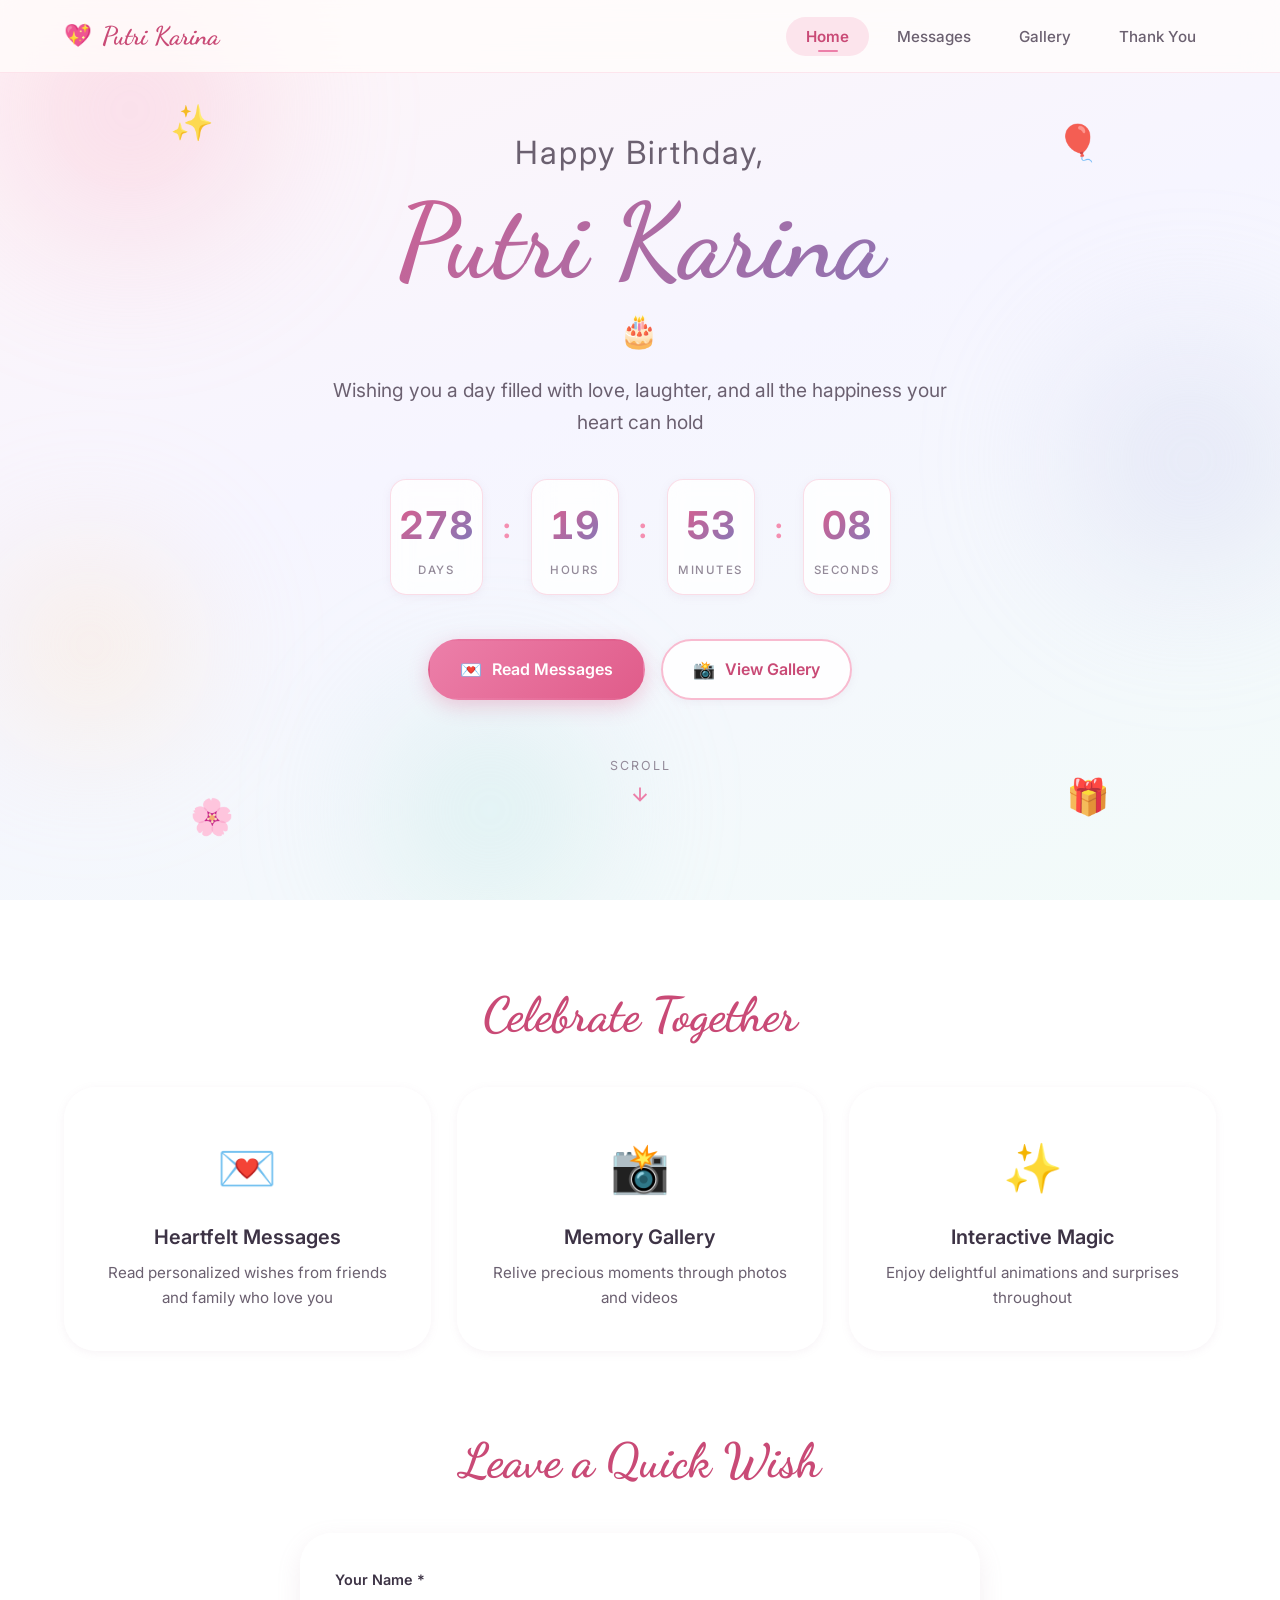
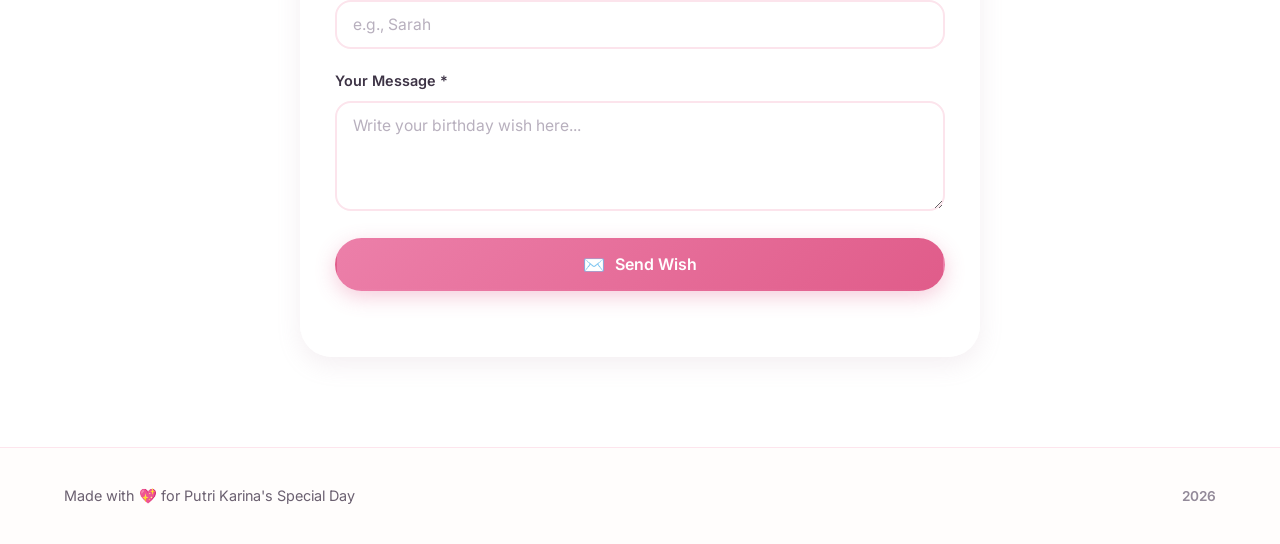
==== index.html @ ce392fc2 "uploading to git" ====
<!DOCTYPE html>
<html lang="en">
<head>
    <meta charset="UTF-8">
    <meta name="viewport" content="width=device-width, initial-scale=1.0">
    <meta name="description" content="A personalized birthday website for Putri Karina - Celebrate with love, memories, and warm wishes">
    <title>Happy Birthday Putri Karina! 🎂</title>
    <link rel="preconnect" href="https://fonts.googleapis.com">
    <link rel="preconnect" href="https://fonts.gstatic.com" crossorigin>
    <link href="https://fonts.googleapis.com/css2?family=Dancing+Script:wght@400;600;700&family=Inter:wght@300;400;500;600&display=swap" rel="stylesheet">
    <link rel="stylesheet" href="styles.css">
</head>
<body>
    <!-- Animated Background -->
    <div class="ambient-bg" aria-hidden="true">
        <div class="floating-hearts" id="floatingHearts"></div>
        <div class="sparkles" id="sparkles"></div>
        <div class="gradient-orbs" id="gradientOrbs"></div>
    </div>

    <!-- Skip Link for Accessibility -->
    <a href="#main-content" class="skip-link">Skip to main content</a>

    <!-- Navigation -->
    <nav class="main-nav" role="navigation" aria-label="Main navigation">
        <div class="nav-container">
            <a href="index.html" class="nav-logo" aria-label="Home - Happy Birthday Putri Karina">
                <span class="logo-heart" aria-hidden="true">💖</span>
                <span class="logo-text">Putri Karina</span>
            </a>
            <button class="nav-toggle" aria-expanded="false" aria-controls="nav-menu" aria-label="Toggle navigation menu">
                <span class="hamburger" aria-hidden="true"></span>
            </button>
            <ul class="nav-menu" id="nav-menu" role="menubar">
                <li role="none"><a href="index.html" class="nav-link active" role="menuitem" aria-current="page">Home</a></li>
                <li role="none"><a href="messages.html" class="nav-link" role="menuitem">Messages</a></li>
                <li role="none"><a href="gallery.html" class="nav-link" role="menuitem">Gallery</a></li>
                <li role="none"><a href="thank-you.html" class="nav-link" role="menuitem">Thank You</a></li>
            </ul>
        </div>
    </nav>

    <!-- Main Content -->
    <main id="main-content" role="main">
        <!-- Hero Section -->
        <section class="hero" aria-labelledby="hero-title">
            <div class="hero-content">
                <div class="hero-decoration top-left" aria-hidden="true">✨</div>
                <div class="hero-decoration top-right" aria-hidden="true">🎈</div>
                <div class="hero-decoration bottom-left" aria-hidden="true">🌸</div>
                <div class="hero-decoration bottom-right" aria-hidden="true">🎁</div>

                <h1 id="hero-title" class="hero-title">
                    <span class="title-line">Happy Birthday,</span>
                    <span class="title-name">Putri Karina</span>
                    <span class="title-line">🎂</span>
                </h1>

                <p class="hero-subtitle" id="hero-subtitle">
                    Wishing you a day filled with love, laughter, and all the happiness your heart can hold
                </p>

                <div class="hero-countdown" aria-live="polite" aria-label="Countdown to Putri's birthday">
                    <div class="countdown-item">
                        <span class="countdown-number" id="days">00</span>
                        <span class="countdown-label">Days</span>
                    </div>
                    <div class="countdown-divider" aria-hidden="true">:</div>
                    <div class="countdown-item">
                        <span class="countdown-number" id="hours">00</span>
                        <span class="countdown-label">Hours</span>
                    </div>
                    <div class="countdown-divider" aria-hidden="true">:</div>
                    <div class="countdown-item">
                        <span class="countdown-number" id="minutes">00</span>
                        <span class="countdown-label">Minutes</span>
                    </div>
                    <div class="countdown-divider" aria-hidden="true">:</div>
                    <div class="countdown-item">
                        <span class="countdown-number" id="seconds">00</span>
                        <span class="countdown-label">Seconds</span>
                    </div>
                </div>

                <div class="hero-cta">
                    <a href="messages.html" class="btn btn-primary" role="button">
                        <span class="btn-icon" aria-hidden="true">💌</span>
                        Read Messages
                    </a>
                    <a href="gallery.html" class="btn btn-secondary" role="button">
                        <span class="btn-icon" aria-hidden="true">📸</span>
                        View Gallery
                    </a>
                </div>

                <div class="scroll-indicator" aria-hidden="true">
                    <span class="scroll-text">Scroll</span>
                    <svg class="scroll-arrow" viewBox="0 0 24 24" fill="none" stroke="currentColor" stroke-width="2">
                        <path d="M12 5v14M19 12l-7 7-7-7"/>
                    </svg>
                </div>
            </div>
        </section>

        <!-- Features Preview Section -->
        <section class="features-preview" aria-labelledby="features-title">
            <div class="container">
                <h2 id="features-title" class="section-title">Celebrate Together</h2>
                <div class="features-grid">
                    <article class="feature-card" tabindex="0">
                        <div class="feature-icon" aria-hidden="true">💌</div>
                        <h3 class="feature-title">Heartfelt Messages</h3>
                        <p class="feature-desc">Read personalized wishes from friends and family who love you</p>
                    </article>
                    <article class="feature-card" tabindex="0">
                        <div class="feature-icon" aria-hidden="true">📸</div>
                        <h3 class="feature-title">Memory Gallery</h3>
                        <p class="feature-desc">Relive precious moments through photos and videos</p>
                    </article>
                    <article class="feature-card" tabindex="0">
                        <div class="feature-icon" aria-hidden="true">✨</div>
                        <h3 class="feature-title">Interactive Magic</h3>
                        <p class="feature-desc">Enjoy delightful animations and surprises throughout</p>
                    </article>
                </div>
            </div>
        </section>

        <!-- Quick Message Form -->
        <section class="quick-message" aria-labelledby="quick-msg-title">
            <div class="container">
                <h2 id="quick-msg-title" class="section-title">Leave a Quick Wish</h2>
                <form id="quickMessageForm" class="message-form" novalidate>
                    <div class="form-group">
                        <label for="senderName">Your Name *</label>
                        <input type="text" id="senderName" name="senderName" required autocomplete="name" placeholder="e.g., Sarah">
                    </div>
                    <div class="form-group">
                        <label for="senderMessage">Your Message *</label>
                        <textarea id="senderMessage" name="senderMessage" required rows="4" placeholder="Write your birthday wish here..."></textarea>
                    </div>
                    <button type="submit" class="btn btn-primary btn-full">
                        <span class="btn-icon" aria-hidden="true">✉️</span>
                        Send Wish
                    </button>
                    <p id="formStatus" class="form-status" aria-live="polite"></p>
                </form>
            </div>
        </section>
    </main>

    <!-- Footer -->
    <footer class="main-footer" role="contentinfo">
        <div class="container">
            <div class="footer-content">
                <p class="footer-text">Made with 💖 for Putri Karina's Special Day</p>
                <p class="footer-year">2026</p>
            </div>
        </div>
    </footer>

    <!-- Toast Notification -->
    <div id="toastContainer" class="toast-container" role="region" aria-live="polite" aria-label="Notifications"></div>

    <script src="script.js"></script>
</body>
</html>
---- styles.css ----
/* ============================================
   BirthdayWishes for Putri Karina
   Soft, ambient, warm design system
   ============================================ */

/* ---------- CSS Variables ---------- */
:root {
    /* Soft color palette */
    --pink-50: #fff5f7;
    --pink-100: #fce4ec;
    --pink-200: #f8bbd0;
    --pink-300: #f48fb1;
    --pink-400: #ec7fa9;
    --pink-500: #e05c8a;
    --pink-600: #c94a76;

    --lavender-50: #f6f5ff;
    --lavender-100: #e8eaf6;
    --lavender-200: #d1d5f0;
    --lavender-300: #b3b9e3;
    --lavender-400: #9599d0;
    --lavender-500: #7a7bbd;
    --lavender-600: #625f9e;

    --mint-50: #f2fbf9;
    --mint-100: #e0f2f1;
    --mint-200: #bfe8e4;
    --mint-300: #93d7d0;
    --mint-400: #64bfb7;
    --mint-500: #45a49c;

    --peach-50: #fff9f2;
    --peach-100: #fff3e0;
    --peach-200: #ffe4c2;
    --peach-300: #ffcf97;
    --peach-400: #ffb467;
    --peach-500: #ff9840;

    --cream-50: #fffdfa;
    --cream-100: #faf7f2;
    --cream-200: #f2ede4;

    --text-primary: #3d3345;
    --text-secondary: #6b6070;
    --text-muted: #938a99;
    --text-light: #b8b0be;

    --bg-primary: #fffdfb;
    --bg-secondary: #fdf7f5;
    --bg-card: rgba(255, 255, 255, 0.82);

    --shadow-sm: 0 2px 8px rgba(180, 140, 165, 0.1);
    --shadow-md: 0 8px 24px rgba(180, 140, 165, 0.14);
    --shadow-lg: 0 16px 44px rgba(180, 140, 165, 0.18);
    --shadow-glow: 0 0 40px rgba(236, 127, 169, 0.28);

    --radius-sm: 10px;
    --radius-md: 16px;
    --radius-lg: 24px;
    --radius-xl: 32px;
    --radius-full: 9999px;

    --font-display: 'Dancing Script', cursive;
    --font-body: 'Inter', -apple-system, BlinkMacSystemFont, 'Segoe UI', sans-serif;

    --transition-fast: 0.18s ease;
    --transition-base: 0.3s cubic-bezier(0.4, 0, 0.2, 1);
    --transition-slow: 0.6s cubic-bezier(0.4, 0, 0.2, 1);
    --transition-bounce: 0.5s cubic-bezier(0.34, 1.56, 0.64, 1);
}

/* ---------- Reset & Base ---------- */
*, *::before, *::after {
    box-sizing: border-box;
    margin: 0;
    padding: 0;
}

html {
    scroll-behavior: smooth;
    -webkit-text-size-adjust: 100%;
}

body {
    font-family: var(--font-body);
    font-size: 16px;
    line-height: 1.65;
    color: var(--text-primary);
    background: linear-gradient(160deg, var(--pink-50) 0%, var(--lavender-50) 45%, var(--mint-50) 100%);
    background-attachment: fixed;
    min-height: 100vh;
    overflow-x: hidden;
    -webkit-font-smoothing: antialiased;
}

img, video {
    max-width: 100%;
    display: block;
}

a {
    color: inherit;
    text-decoration: none;
}

button {
    font-family: inherit;
    cursor: pointer;
    border: none;
    background: none;
    color: inherit;
}

ul {
    list-style: none;
}

h1, h2, h3, h4 {
    line-height: 1.25;
    font-weight: 600;
}

/* ---------- Accessibility ---------- */
.skip-link {
    position: absolute;
    top: -100px;
    left: 16px;
    z-index: 10000;
    padding: 12px 24px;
    background: var(--pink-500);
    color: #fff;
    border-radius: var(--radius-md);
    font-weight: 600;
    transition: top var(--transition-base);
}

.skip-link:focus {
    top: 16px;
    outline: 3px solid var(--lavender-400);
    outline-offset: 2px;
}

*:focus-visible {
    outline: 3px solid var(--pink-400);
    outline-offset: 3px;
    border-radius: 4px;
}

.hidden {
    display: none !important;
}

[hidden] {
    display: none !important;
}

.sr-only {
    position: absolute;
    width: 1px;
    height: 1px;
    padding: 0;
    margin: -1px;
    overflow: hidden;
    clip: rect(0, 0, 0, 0);
    white-space: nowrap;
    border: 0;
}

@media (prefers-reduced-motion: reduce) {
    *, *::before, *::after {
        animation-duration: 0.01ms !important;
        animation-iteration-count: 1 !important;
        transition-duration: 0.01ms !important;
        scroll-behavior: auto !important;
    }
}

/* ---------- Ambient Background ---------- */
.ambient-bg {
    position: fixed;
    inset: 0;
    z-index: -1;
    overflow: hidden;
    pointer-events: none;
}

.gradient-orbs {
    position: absolute;
    inset: 0;
}

.orb {
    position: absolute;
    border-radius: 50%;
    filter: blur(60px);
    opacity: 0.5;
    animation: orbFloat 20s ease-in-out infinite;
}

.orb-1 {
    width: 420px; height: 420px;
    background: radial-gradient(circle, var(--pink-200), transparent 70%);
    top: -100px; left: -80px;
    animation-delay: 0s;
}

.orb-2 {
    width: 380px; height: 380px;
    background: radial-gradient(circle, var(--lavender-200), transparent 70%);
    top: 30%; right: -100px;
    animation-delay: -5s;
}

.orb-3 {
    width: 340px; height: 340px;
    background: radial-gradient(circle, var(--mint-200), transparent 70%);
    bottom: -80px; left: 25%;
    animation-delay: -10s;
}

.orb-4 {
    width: 300px; height: 300px;
    background: radial-gradient(circle, var(--peach-200), transparent 70%);
    top: 55%; left: -60px;
    animation-delay: -15s;
}

@keyframes orbFloat {
    0%, 100% { transform: translate(0, 0) scale(1); }
    33% { transform: translate(40px, -30px) scale(1.08); }
    66% { transform: translate(-30px, 40px) scale(0.94); }
}

/* Floating hearts & sparkles */
.floating-hearts, .sparkles {
    position: absolute;
    inset: 0;
}

.float-heart {
    position: absolute;
    bottom: -40px;
    font-size: 18px;
    opacity: 0;
    animation: floatUp linear infinite;
    will-change: transform, opacity;
}

@keyframes floatUp {
    0% { transform: translateY(0) rotate(0deg) scale(0.8); opacity: 0; }
    10% { opacity: 0.7; }
    90% { opacity: 0.7; }
    100% { transform: translateY(-105vh) rotate(360deg) scale(1.15); opacity: 0; }
}

.sparkle {
    position: absolute;
    width: 4px; height: 4px;
    background: #fff;
    border-radius: 50%;
    opacity: 0;
    box-shadow: 0 0 6px 2px rgba(255, 255, 255, 0.7);
    animation: twinkle ease-in-out infinite;
}

@keyframes twinkle {
    0%, 100% { opacity: 0; transform: scale(0.5); }
    50% { opacity: 0.9; transform: scale(1.2); }
}

/* ---------- Navigation ---------- */
.main-nav {
    position: sticky;
    top: 0;
    z-index: 1000;
    background: rgba(255, 253, 251, 0.78);
    backdrop-filter: blur(16px);
    -webkit-backdrop-filter: blur(16px);
    border-bottom: 1px solid rgba(248, 187, 208, 0.35);
    transition: box-shadow var(--transition-base);
}

.main-nav.scrolled {
    box-shadow: var(--shadow-sm);
}

.nav-container {
    max-width: 1200px;
    margin: 0 auto;
    padding: 0 24px;
    height: 72px;
    display: flex;
    align-items: center;
    justify-content: space-between;
}

.nav-logo {
    display: flex;
    align-items: center;
    gap: 10px;
    font-family: var(--font-display);
    font-size: 1.6rem;
    font-weight: 700;
    color: var(--pink-600);
    transition: transform var(--transition-bounce);
}

.nav-logo:hover {
    transform: scale(1.04);
}

.logo-heart {
    font-size: 1.4rem;
    animation: heartbeat 2.4s ease-in-out infinite;
}

@keyframes heartbeat {
    0%, 100% { transform: scale(1); }
    14% { transform: scale(1.18); }
    28% { transform: scale(1); }
    42% { transform: scale(1.12); }
    56% { transform: scale(1); }
}

.nav-menu {
    display: flex;
    align-items: center;
    gap: 8px;
}

.nav-link {
    position: relative;
    padding: 10px 20px;
    border-radius: var(--radius-full);
    font-weight: 500;
    font-size: 0.95rem;
    color: var(--text-secondary);
    transition: all var(--transition-base);
}

.nav-link::after {
    content: '';
    position: absolute;
    bottom: 4px;
    left: 50%;
    width: 0;
    height: 2px;
    background: var(--pink-400);
    border-radius: 2px;
    transform: translateX(-50%);
    transition: width var(--transition-base);
}

.nav-link:hover {
    color: var(--pink-600);
    background: var(--pink-50);
}

.nav-link.active {
    color: var(--pink-600);
    background: var(--pink-100);
    font-weight: 600;
}

.nav-link.active::after {
    width: 20px;
}

.nav-toggle {
    display: none;
    width: 44px;
    height: 44px;
    border-radius: var(--radius-md);
    align-items: center;
    justify-content: center;
    transition: background var(--transition-base);
}

.nav-toggle:hover {
    background: var(--pink-50);
}

.hamburger, .hamburger::before, .hamburger::after {
    display: block;
    width: 22px;
    height: 2px;
    background: var(--pink-600);
    border-radius: 2px;
    transition: transform var(--transition-base), opacity var(--transition-base);
}

.hamburger {
    position: relative;
}

.hamburger::before, .hamburger::after {
    content: '';
    position: absolute;
    left: 0;
}

.hamburger::before { top: -7px; }
.hamburger::after { top: 7px; }

.nav-toggle[aria-expanded="true"] .hamburger {
    background: transparent;
}

.nav-toggle[aria-expanded="true"] .hamburger::before {
    transform: translateY(7px) rotate(45deg);
}

.nav-toggle[aria-expanded="true"] .hamburger::after {
    transform: translateY(-7px) rotate(-45deg);
}

/* ---------- Buttons ---------- */
.btn {
    display: inline-flex;
    align-items: center;
    justify-content: center;
    gap: 10px;
    padding: 14px 30px;
    border-radius: var(--radius-full);
    font-weight: 600;
    font-size: 1rem;
    transition: all var(--transition-base);
    position: relative;
    overflow: hidden;
    border: 2px solid transparent;
}

.btn-icon {
    font-size: 1.1rem;
}

.btn-primary {
    background: linear-gradient(135deg, var(--pink-400), var(--pink-500));
    color: #fff;
    box-shadow: 0 6px 20px rgba(224, 92, 138, 0.3);
}

.btn-primary:hover {
    transform: translateY(-3px);
    box-shadow: 0 12px 32px rgba(224, 92, 138, 0.42);
}

.btn-primary:active {
    transform: translateY(-1px);
}

.btn-secondary {
    background: rgba(255, 255, 255, 0.85);
    color: var(--pink-600);
    border-color: var(--pink-200);
    box-shadow: var(--shadow-sm);
}

.btn-secondary:hover {
    transform: translateY(-3px);
    background: #fff;
    border-color: var(--pink-300);
    box-shadow: var(--shadow-md);
}

.btn-full {
    width: 100%;
}

.btn:disabled {
    opacity: 0.6;
    cursor: not-allowed;
    transform: none;
}

/* ---------- Layout ---------- */
.container {
    max-width: 1200px;
    margin: 0 auto;
    padding: 0 24px;
    width: 100%;
}

main {
    position: relative;
}

/* ---------- Hero ---------- */
.hero {
    min-height: calc(100vh - 72px);
    display: flex;
    align-items: center;
    justify-content: center;
    text-align: center;
    padding: 60px 24px 100px;
    position: relative;
}

.hero-content {
    max-width: 900px;
    width: 100%;
    position: relative;
}

.hero-decoration {
    position: absolute;
    font-size: 2.2rem;
    opacity: 0.85;
    animation: floatDeco 6s ease-in-out infinite;
}

.hero-decoration.top-left { top: -40px; left: -20px; animation-delay: 0s; }
.hero-decoration.top-right { top: -20px; right: -10px; animation-delay: 1.2s; }
.hero-decoration.bottom-left { bottom: -40px; left: 0; animation-delay: 2.4s; }
.hero-decoration.bottom-right { bottom: -20px; right: -20px; animation-delay: 3.6s; }

@keyframes floatDeco {
    0%, 100% { transform: translateY(0) rotate(0deg); }
    50% { transform: translateY(-16px) rotate(8deg); }
}

.hero-title {
    display: flex;
    flex-direction: column;
    gap: 4px;
    margin-bottom: 24px;
}

.title-line {
    font-size: clamp(1.4rem, 4vw, 2rem);
    font-weight: 400;
    color: var(--text-secondary);
    letter-spacing: 2px;
}

.title-name {
    font-family: var(--font-display);
    font-size: clamp(3rem, 11vw, 6.5rem);
    font-weight: 700;
    background: linear-gradient(135deg, var(--pink-500), var(--lavender-500), var(--pink-400));
    background-size: 200% 200%;
    -webkit-background-clip: text;
    background-clip: text;
    -webkit-text-fill-color: transparent;
    color: transparent;
    animation: gradientShift 6s ease infinite, fadeInUp 1s ease backwards;
    line-height: 1.1;
    padding: 8px 0;
}

@keyframes gradientShift {
    0%, 100% { background-position: 0% 50%; }
    50% { background-position: 100% 50%; }
}

@keyframes fadeInUp {
    from { opacity: 0; transform: translateY(30px); }
    to { opacity: 1; transform: translateY(0); }
}

.hero-subtitle {
    font-size: clamp(1rem, 2.2vw, 1.2rem);
    color: var(--text-secondary);
    max-width: 620px;
    margin: 0 auto 40px;
    animation: fadeInUp 1s ease 0.2s backwards;
}

/* Countdown */
.hero-countdown {
    display: flex;
    align-items: center;
    justify-content: center;
    gap: clamp(8px, 2vw, 20px);
    margin-bottom: 44px;
    animation: fadeInUp 1s ease 0.4s backwards;
}

.countdown-item {
    display: flex;
    flex-direction: column;
    align-items: center;
    gap: 4px;
    min-width: clamp(58px, 14vw, 88px);
    padding: 14px 8px;
    background: var(--bg-card);
    backdrop-filter: blur(10px);
    border: 1px solid rgba(248, 187, 208, 0.5);
    border-radius: var(--radius-md);
    box-shadow: var(--shadow-sm);
    transition: transform var(--transition-bounce);
}

.countdown-item:hover {
    transform: translateY(-4px) scale(1.03);
}

.countdown-number {
    font-size: clamp(1.5rem, 5vw, 2.4rem);
    font-weight: 700;
    font-variant-numeric: tabular-nums;
    background: linear-gradient(135deg, var(--pink-500), var(--lavender-500));
    -webkit-background-clip: text;
    background-clip: text;
    -webkit-text-fill-color: transparent;
    color: transparent;
}

.countdown-label {
    font-size: clamp(0.6rem, 1.6vw, 0.72rem);
    text-transform: uppercase;
    letter-spacing: 1.5px;
    color: var(--text-muted);
    font-weight: 500;
}

.countdown-divider {
    font-size: clamp(1.2rem, 3vw, 1.8rem);
    color: var(--pink-300);
    font-weight: 700;
    padding-bottom: 18px;
}

.hero-cta {
    display: flex;
    gap: 16px;
    justify-content: center;
    flex-wrap: wrap;
    animation: fadeInUp 1s ease 0.6s backwards;
}

.scroll-indicator {
    margin-top: 56px;
    display: flex;
    flex-direction: column;
    align-items: center;
    gap: 6px;
    color: var(--text-muted);
    font-size: 0.78rem;
    letter-spacing: 2px;
    text-transform: uppercase;
    animation: fadeInUp 1s ease 0.8s backwards, bob 2.4s ease-in-out infinite 1.6s;
}

.scroll-arrow {
    width: 22px;
    height: 22px;
    color: var(--pink-400);
}

@keyframes bob {
    0%, 100% { transform: translateY(0); }
    50% { transform: translateY(8px); }
}

/* ---------- Section titles ---------- */
.section-title {
    font-family: var(--font-display);
    font-size: clamp(2rem, 5vw, 3rem);
    font-weight: 700;
    text-align: center;
    margin-bottom: 42px;
    color: var(--pink-600);
}

/* ---------- Features preview ---------- */
.features-preview {
    padding: 80px 0;
}

.features-grid {
    display: grid;
    grid-template-columns: repeat(auto-fit, minmax(260px, 1fr));
    gap: 26px;
}

.feature-card {
    background: var(--bg-card);
    backdrop-filter: blur(10px);
    border: 1px solid rgba(255, 255, 255, 0.7);
    border-radius: var(--radius-xl);
    padding: 40px 28px;
    text-align: center;
    box-shadow: var(--shadow-sm);
    transition: transform var(--transition-slow), box-shadow var(--transition-slow);
    cursor: default;
}

.feature-card:hover, .feature-card:focus-visible {
    transform: translateY(-8px);
    box-shadow: var(--shadow-lg);
}

.feature-icon {
    font-size: 3rem;
    margin-bottom: 18px;
    display: inline-block;
    transition: transform var(--transition-bounce);
}

.feature-card:hover .feature-icon {
    transform: scale(1.2) rotate(8deg);
}

.feature-title {
    font-size: 1.25rem;
    margin-bottom: 10px;
    color: var(--text-primary);
}

.feature-desc {
    color: var(--text-secondary);
    font-size: 0.95rem;
}

/* ---------- Message form ---------- */
.quick-message {
    padding: 0 0 90px;
}

.message-form {
    background: var(--bg-card);
    backdrop-filter: blur(12px);
    border: 1px solid rgba(255, 255, 255, 0.7);
    border-radius: var(--radius-xl);
    padding: 34px;
    box-shadow: var(--shadow-md);
    max-width: 680px;
    margin: 0 auto;
}

.form-group {
    margin-bottom: 20px;
}

.form-group label {
    display: block;
    margin-bottom: 8px;
    font-weight: 600;
    font-size: 0.9rem;
    color: var(--text-primary);
}

.form-row {
    display: grid;
    grid-template-columns: 1fr 1fr;
    gap: 18px;
}

input[type="text"],
input[type="email"],
textarea,
select {
    width: 100%;
    padding: 13px 16px;
    font-family: inherit;
    font-size: 0.98rem;
    color: var(--text-primary);
    background: rgba(255, 255, 255, 0.9);
    border: 2px solid var(--pink-100);
    border-radius: var(--radius-md);
    transition: border-color var(--transition-base), box-shadow var(--transition-base);
}

input::placeholder, textarea::placeholder {
    color: var(--text-light);
}

input:focus, textarea:focus, select:focus {
    outline: none;
    border-color: var(--pink-300);
    box-shadow: 0 0 0 4px rgba(244, 143, 177, 0.16);
}

textarea {
    resize: vertical;
    min-height: 110px;
}

.form-actions {
    display: flex;
    gap: 14px;
    justify-content: flex-end;
    margin-top: 24px;
}

.form-status {
    margin-top: 14px;
    font-size: 0.9rem;
    font-weight: 500;
    min-height: 1.2em;
}

.form-status.success { color: var(--mint-500); }
.form-status.error { color: var(--pink-600); }

/* Color options */
.color-options {
    display: flex;
    flex-wrap: wrap;
    gap: 12px;
}

.color-option {
    display: flex;
    align-items: center;
    gap: 8px;
    padding: 8px 14px;
    border-radius: var(--radius-full);
    border: 2px solid var(--pink-100);
    cursor: pointer;
    font-size: 0.85rem;
    font-weight: 500;
    transition: all var(--transition-base);
    background: rgba(255, 255, 255, 0.7);
}

.color-option:hover {
    border-color: var(--pink-200);
}

.color-option input {
    position: absolute;
    opacity: 0;
    pointer-events: none;
}

.color-option:has(input:checked) {
    border-color: var(--pink-400);
    background: #fff;
    box-shadow: var(--shadow-sm);
}

.color-swatch {
    width: 20px;
    height: 20px;
    border-radius: 50%;
    background: var(--color);
    border: 1px solid rgba(0, 0, 0, 0.08);
}

/* ---------- Page header ---------- */
.page-header {
    padding: 70px 0 40px;
    text-align: center;
}

.page-header-decor {
    display: flex;
    justify-content: center;
    gap: 16px;
    margin-bottom: 18px;
}

.decor-item {
    font-size: 1.8rem;
    display: inline-block;
    animation: floatDeco 5s ease-in-out infinite;
}

.decor-item:nth-child(2) { animation-delay: 0.8s; }
.decor-item:nth-child(3) { animation-delay: 1.6s; }

.page-title {
    font-family: var(--font-display);
    font-size: clamp(2.4rem, 7vw, 4.2rem);
    font-weight: 700;
    color: var(--pink-600);
    margin-bottom: 12px;
}

.page-subtitle {
    color: var(--text-secondary);
    font-size: clamp(0.98rem, 2vw, 1.12rem);
    max-width: 560px;
    margin: 0 auto;
}

/* ---------- Messages section ---------- */
.messages-section {
    padding: 20px 0 90px;
}

.add-message-card {
    background: var(--bg-card);
    backdrop-filter: blur(12px);
    border: 1px solid rgba(255, 255, 255, 0.7);
    border-radius: var(--radius-xl);
    box-shadow: var(--shadow-md);
    margin: 0 auto 46px;
    max-width: 780px;
    overflow: hidden;
}

.add-message-toggle, .upload-toggle {
    width: 100%;
    display: flex;
    align-items: center;
    gap: 14px;
    padding: 22px 30px;
    font-size: 1.05rem;
    font-weight: 600;
    color: var(--pink-600);
    transition: background var(--transition-base);
    text-align: left;
}

.add-message-toggle:hover, .upload-toggle:hover {
    background: var(--pink-50);
}

.toggle-icon {
    font-size: 1.3rem;
}

.toggle-arrow {
    width: 20px;
    height: 20px;
    margin-left: auto;
    transition: transform var(--transition-base);
}

.add-message-toggle[aria-expanded="true"] .toggle-arrow,
.upload-toggle[aria-expanded="true"] .toggle-arrow {
    transform: rotate(180deg);
}

.add-message-card .message-form,
.upload-section .upload-form {
    border: none;
    box-shadow: none;
    border-radius: 0;
    border-top: 1px solid var(--pink-100);
    background: transparent;
    backdrop-filter: none;
    max-width: none;
    padding: 30px;
    margin: 0;
}

.messages-grid {
    display: grid;
    grid-template-columns: repeat(auto-fill, minmax(300px, 1fr));
    gap: 24px;
}

.message-card {
    position: relative;
    padding: 30px 26px 24px;
    border-radius: var(--radius-lg);
    box-shadow: var(--shadow-sm);
    border: 1px solid rgba(255, 255, 255, 0.8);
    transition: transform var(--transition-slow), box-shadow var(--transition-slow);
    overflow: hidden;
    animation: cardIn 0.6s cubic-bezier(0.34, 1.45, 0.64, 1) backwards;
    display: flex;
    flex-direction: column;
    min-height: 210px;
}

.message-card::before {
    content: '"';
    position: absolute;
    top: 4px;
    right: 18px;
    font-family: Georgia, serif;
    font-size: 5rem;
    line-height: 1;
    color: rgba(255, 255, 255, 0.7);
    pointer-events: none;
}

.message-card:hover {
    transform: translateY(-6px) rotate(-0.5deg);
    box-shadow: var(--shadow-lg);
}

.message-card.color-pink { background: linear-gradient(150deg, #fff5f8, var(--pink-100)); }
.message-card.color-lavender { background: linear-gradient(150deg, #f7f6ff, var(--lavender-100)); }
.message-card.color-mint { background: linear-gradient(150deg, #f3fbfa, var(--mint-100)); }
.message-card.color-peach { background: linear-gradient(150deg, #fffaf3, var(--peach-100)); }
.message-card.color-cream { background: linear-gradient(150deg, #fffefb, var(--cream-100)); }

@keyframes cardIn {
    from { opacity: 0; transform: translateY(24px) scale(0.94); }
    to { opacity: 1; transform: translateY(0) scale(1); }
}

.message-relation {
    display: inline-flex;
    align-items: center;
    gap: 5px;
    align-self: flex-start;
    padding: 4px 12px;
    border-radius: var(--radius-full);
    background: rgba(255, 255, 255, 0.75);
    font-size: 0.72rem;
    font-weight: 600;
    text-transform: uppercase;
    letter-spacing: 0.6px;
    color: var(--text-secondary);
    margin-bottom: 14px;
}

.message-text {
    font-size: 1rem;
    color: var(--text-primary);
    line-height: 1.7;
    flex: 1;
    margin-bottom: 20px;
    word-break: break-word;
    display: -webkit-box;
    -webkit-line-clamp: 6;
    -webkit-box-orient: vertical;
    overflow: hidden;
}

.message-footer {
    display: flex;
    align-items: center;
    justify-content: space-between;
    gap: 10px;
    padding-top: 16px;
    border-top: 1px solid rgba(255, 255, 255, 0.85);
}

.message-author {
    font-family: var(--font-display);
    font-size: 1.3rem;
    font-weight: 700;
    color: var(--pink-600);
}

.message-date {
    font-size: 0.75rem;
    color: var(--text-muted);
}

.message-delete {
    position: absolute;
    top: 12px;
    left: 12px;
    width: 30px;
    height: 30px;
    border-radius: 50%;
    background: rgba(255, 255, 255, 0.85);
    color: var(--pink-600);
    font-size: 1.1rem;
    line-height: 1;
    opacity: 0;
    transform: scale(0.8);
    transition: all var(--transition-base);
    display: flex;
    align-items: center;
    justify-content: center;
}

.message-card:hover .message-delete,
.message-delete:focus-visible {
    opacity: 1;
    transform: scale(1);
}

.message-delete:hover {
    background: var(--pink-500);
    color: #fff;
}

.message-read-more {
    align-self: flex-start;
    margin-top: 14px;
    font-size: 0.82rem;
    font-weight: 600;
    color: var(--pink-600);
    background: rgba(255, 255, 255, 0.8);
    padding: 7px 16px;
    border-radius: var(--radius-full);
    transition: all var(--transition-base);
}

.message-read-more:hover {
    background: var(--pink-500);
    color: #fff;
    transform: translateX(3px);
}

/* ---------- Modal (dialog) ---------- */
dialog {
    border: none;
    padding: 0;
    background: transparent;
    max-width: 100vw;
    max-height: 100vh;
}

dialog::backdrop {
    background: rgba(61, 51, 69, 0.45);
    backdrop-filter: blur(6px);
}

.message-modal[open], .lightbox-modal[open] {
    display: block;
    width: 100vw;
    height: 100vh;
    position: fixed;
    inset: 0;
    z-index: 2000;
}

.modal-content {
    position: fixed;
    top: 50%;
    left: 50%;
    transform: translate(-50%, -50%);
    width: min(560px, 92vw);
    max-height: 86vh;
    overflow-y: auto;
    background: #fff;
    border-radius: var(--radius-xl);
    box-shadow: var(--shadow-lg);
    padding: 44px 36px 36px;
    animation: modalIn 0.4s cubic-bezier(0.34, 1.45, 0.64, 1);
    z-index: 2001;
}

@keyframes modalIn {
    from { opacity: 0; transform: translate(-50%, -46%) scale(0.94); }
    to { opacity: 1; transform: translate(-50%, -50%) scale(1); }
}

.modal-close, .lightbox-close {
    position: absolute;
    top: 14px;
    right: 16px;
    width: 38px;
    height: 38px;
    border-radius: 50%;
    font-size: 1.7rem;
    line-height: 1;
    color: var(--text-secondary);
    display: flex;
    align-items: center;
    justify-content: center;
    transition: all var(--transition-base);
    z-index: 2;
}

.modal-close:hover, .lightbox-close:hover {
    background: var(--pink-100);
    color: var(--pink-600);
    transform: rotate(90deg);
}

.modal-message .message-text {
    -webkit-line-clamp: unset;
    display: block;
    font-size: 1.08rem;
    margin-bottom: 24px;
}

.modal-message .message-author {
    font-size: 1.7rem;
}

/* ---------- Gallery ---------- */
.gallery-section {
    padding: 20px 0 90px;
}

.upload-section {
    background: var(--bg-card);
    backdrop-filter: blur(12px);
    border: 1px solid rgba(255, 255, 255, 0.7);
    border-radius: var(--radius-xl);
    box-shadow: var(--shadow-md);
    margin: 0 auto 36px;
    max-width: 780px;
    overflow: hidden;
}

.file-drop-zone {
    position: relative;
    border: 2px dashed var(--pink-200);
    border-radius: var(--radius-lg);
    padding: 36px 20px;
    text-align: center;
    background: rgba(255, 255, 255, 0.55);
    transition: all var(--transition-base);
    cursor: pointer;
}

.file-drop-zone:hover, .file-drop-zone.dragover {
    border-color: var(--pink-400);
    background: var(--pink-50);
    transform: scale(1.01);
}

.drop-icon {
    width: 44px;
    height: 44px;
    color: var(--pink-400);
    margin: 0 auto 12px;
}

.drop-zone-content p {
    font-weight: 600;
    color: var(--text-primary);
    margin-bottom: 6px;
}

.file-hint {
    font-size: 0.8rem;
    color: var(--text-muted);
}

.file-preview {
    display: flex;
    flex-wrap: wrap;
    gap: 10px;
    margin-top: 16px;
    justify-content: center;
}

.file-preview-item {
    position: relative;
    width: 78px;
    height: 78px;
    border-radius: var(--radius-md);
    overflow: hidden;
    border: 2px solid var(--pink-100);
    background: #fff;
    display: flex;
    align-items: center;
    justify-content: center;
}

.file-preview-item img,
.file-preview-item video {
    width: 100%;
    height: 100%;
    object-fit: cover;
}

.file-preview-item .file-type-icon {
    font-size: 1.8rem;
}

.file-remove {
    position: absolute;
    top: 2px;
    right: 2px;
    width: 20px;
    height: 20px;
    border-radius: 50%;
    background: rgba(224, 92, 138, 0.9);
    color: #fff;
    font-size: 0.85rem;
    display: flex;
    align-items: center;
    justify-content: center;
}

.gallery-filter {
    display: flex;
    justify-content: center;
    gap: 10px;
    margin-bottom: 32px;
    flex-wrap: wrap;
}

.filter-btn {
    padding: 10px 24px;
    border-radius: var(--radius-full);
    background: rgba(255, 255, 255, 0.8);
    border: 2px solid var(--pink-100);
    font-weight: 600;
    font-size: 0.9rem;
    color: var(--text-secondary);
    transition: all var(--transition-base);
}

.filter-btn:hover {
    border-color: var(--pink-300);
    color: var(--pink-600);
}

.filter-btn.active {
    background: linear-gradient(135deg, var(--pink-400), var(--pink-500));
    color: #fff;
    border-color: transparent;
    box-shadow: 0 4px 14px rgba(224, 92, 138, 0.3);
}

.gallery-grid {
    display: grid;
    grid-template-columns: repeat(auto-fill, minmax(260px, 1fr));
    gap: 20px;
}

.gallery-item {
    position: relative;
    border-radius: var(--radius-lg);
    overflow: hidden;
    box-shadow: var(--shadow-sm);
    background: var(--cream-100);
    cursor: pointer;
    aspect-ratio: 4 / 3;
    transition: transform var(--transition-slow), box-shadow var(--transition-slow);
    animation: cardIn 0.6s cubic-bezier(0.34, 1.45, 0.64, 1) backwards;
}

.gallery-item:hover {
    transform: translateY(-6px) scale(1.02);
    box-shadow: var(--shadow-lg);
}

.gallery-item img,
.gallery-item video {
    width: 100%;
    height: 100%;
    object-fit: cover;
    transition: transform var(--transition-slow);
}

.gallery-item:hover img,
.gallery-item:hover video {
    transform: scale(1.08);
}

.gallery-item-overlay {
    position: absolute;
    inset: 0;
    background: linear-gradient(to top, rgba(61, 51, 69, 0.82) 0%, rgba(61, 51, 69, 0.15) 45%, transparent 70%);
    opacity: 0;
    transition: opacity var(--transition-base);
    display: flex;
    flex-direction: column;
    justify-content: flex-end;
    padding: 18px;
    color: #fff;
}

/* Full-tile button: transparent, sits above the media but below delete */
.gallery-open {
    position: absolute;
    inset: 0;
    z-index: 1;
    display: block;
    width: 100%;
    height: 100%;
    padding: 0;
    background: transparent;
    color: inherit;
    cursor: pointer;
}

.gallery-open:focus-visible {
    outline: 3px solid var(--pink-400);
    outline-offset: -3px;
    border-radius: var(--radius-lg);
}

.gallery-item:hover .gallery-item-overlay,
.gallery-open:focus-visible .gallery-item-overlay {
    opacity: 1;
}

.gallery-caption {
    font-size: 0.88rem;
    font-weight: 500;
    color: #fff;
    margin-bottom: 4px;
    display: -webkit-box;
    -webkit-line-clamp: 2;
    -webkit-box-orient: vertical;
    overflow: hidden;
}

.gallery-tags {
    display: flex;
    flex-wrap: wrap;
    gap: 5px;
}

.gallery-tag {
    font-size: 0.68rem;
    padding: 2px 9px;
    border-radius: var(--radius-full);
    background: rgba(255, 255, 255, 0.28);
    backdrop-filter: blur(4px);
}

.gallery-video-badge {
    position: absolute;
    top: 12px;
    right: 12px;
    padding: 5px 11px;
    border-radius: var(--radius-full);
    background: rgba(61, 51, 69, 0.7);
    color: #fff;
    font-size: 0.7rem;
    font-weight: 600;
    backdrop-filter: blur(4px);
    display: flex;
    align-items: center;
    gap: 4px;
    z-index: 2;
    pointer-events: none;
}

.gallery-delete {
    position: absolute;
    top: 10px;
    left: 10px;
    width: 32px;
    height: 32px;
    border-radius: 50%;
    background: rgba(255, 255, 255, 0.9);
    color: var(--pink-600);
    font-size: 1.1rem;
    display: flex;
    align-items: center;
    justify-content: center;
    opacity: 0;
    transform: scale(0.8);
    transition: all var(--transition-base);
    z-index: 2;
}

.gallery-item:hover .gallery-delete,
.gallery-delete:focus-visible {
    opacity: 1;
    transform: scale(1);
}

.gallery-delete:hover {
    background: var(--pink-500);
    color: #fff;
}

/* Upload progress */
.upload-progress {
    position: relative;
    height: 8px;
    background: var(--pink-100);
    border-radius: var(--radius-full);
    margin-top: 16px;
    overflow: hidden;
}

.progress-bar {
    height: 100%;
    width: 0%;
    background: linear-gradient(90deg, var(--pink-400), var(--pink-500));
    border-radius: var(--radius-full);
    transition: width 0.25s ease;
}

.progress-text {
    position: absolute;
    right: 0;
    top: -22px;
    font-size: 0.78rem;
    font-weight: 600;
    color: var(--pink-600);
}

.btn-loading {
    display: inline-flex;
    align-items: center;
    gap: 6px;
}

.spinner {
    width: 16px;
    height: 16px;
}

/* ---------- Lightbox ---------- */
.lightbox-content {
    position: fixed;
    top: 50%;
    left: 50%;
    transform: translate(-50%, -50%);
    width: min(1000px, 94vw);
    max-height: 92vh;
    background: #fff;
    border-radius: var(--radius-xl);
    box-shadow: var(--shadow-lg);
    overflow: hidden;
    z-index: 2001;
    animation: modalIn 0.4s cubic-bezier(0.34, 1.45, 0.64, 1);
    display: flex;
    flex-direction: column;
}

.lightbox-media {
    background: #1a1520;
    display: flex;
    align-items: center;
    justify-content: center;
    max-height: 68vh;
    min-height: 200px;
}

.lightbox-media img,
.lightbox-media video {
    max-width: 100%;
    max-height: 68vh;
    object-fit: contain;
}

.lightbox-info {
    padding: 22px 28px;
    background: #fff;
}

.lightbox-title {
    font-size: 1.1rem;
    color: var(--text-primary);
    margin-bottom: 6px;
}

.lightbox-caption {
    color: var(--text-secondary);
    font-size: 0.92rem;
    margin-bottom: 10px;
}

.lightbox-meta {
    display: flex;
    flex-wrap: wrap;
    gap: 8px;
    align-items: center;
    font-size: 0.78rem;
    color: var(--text-muted);
}

.lightbox-tag {
    padding: 3px 11px;
    border-radius: var(--radius-full);
    background: var(--pink-50);
    color: var(--pink-600);
    font-weight: 500;
}

.lightbox-nav {
    position: absolute;
    top: 50%;
    transform: translateY(-50%);
    width: 46px;
    height: 46px;
    border-radius: 50%;
    background: rgba(255, 255, 255, 0.92);
    color: var(--text-primary);
    display: flex;
    align-items: center;
    justify-content: center;
    box-shadow: var(--shadow-md);
    transition: all var(--transition-base);
    z-index: 3;
}

.lightbox-nav svg {
    width: 24px;
    height: 24px;
}

.lightbox-nav:hover {
    background: #fff;
    transform: translateY(-50%) scale(1.1);
    color: var(--pink-600);
}

.lightbox-prev { left: 14px; }
.lightbox-next { right: 14px; }

/* ---------- Empty states ---------- */
.empty-state {
    text-align: center;
    padding: 70px 24px;
    background: var(--bg-card);
    backdrop-filter: blur(10px);
    border: 1px dashed var(--pink-200);
    border-radius: var(--radius-xl);
    max-width: 520px;
    margin: 0 auto;
}

.empty-icon {
    font-size: 3.4rem;
    margin-bottom: 16px;
    animation: floatDeco 4s ease-in-out infinite;
}

.empty-state h3 {
    font-size: 1.35rem;
    color: var(--text-primary);
    margin-bottom: 8px;
}

.empty-state p {
    color: var(--text-secondary);
    margin-bottom: 24px;
}

/* ---------- Thank you page ---------- */
.thank-you-hero {
    padding: 70px 0 100px;
    text-align: center;
    position: relative;
}

.thank-you-decoration {
    position: absolute;
    inset: 0;
    pointer-events: none;
    overflow: hidden;
}

.floating-elements {
    position: absolute;
    inset: 0;
}

.float-item {
    position: absolute;
    top: 0;
    left: var(--x);
    font-size: 2rem;
    opacity: 0;
    animation: floatDown 8s ease-in-out infinite;
    animation-delay: var(--delay);
}

@keyframes floatDown {
    0% { transform: translateY(-40px) rotate(0deg); opacity: 0; }
    15% { opacity: 0.85; }
    85% { opacity: 0.85; }
    100% { transform: translateY(90vh) rotate(340deg); opacity: 0; }
}

.confetti-piece {
    position: absolute;
    top: -20px;
    width: 9px;
    height: 14px;
    border-radius: 2px;
    opacity: 0.9;
    animation: confettiFall linear forwards;
}

@keyframes confettiFall {
    0% { transform: translateY(0) rotate(0deg); opacity: 1; }
    100% { transform: translateY(105vh) rotate(720deg); opacity: 0; }
}

.thank-you-title {
    position: relative;
    z-index: 1;
    display: flex;
    flex-direction: column;
    gap: 4px;
    margin-bottom: 26px;
    animation: fadeInUp 0.9s ease backwards;
}

.title-main {
    font-family: var(--font-display);
    font-size: clamp(3rem, 10vw, 5.6rem);
    font-weight: 700;
    background: linear-gradient(135deg, var(--pink-500), var(--lavender-500), var(--mint-400));
    background-size: 200% 200%;
    -webkit-background-clip: text;
    background-clip: text;
    -webkit-text-fill-color: transparent;
    color: transparent;
    animation: gradientShift 6s ease infinite;
    line-height: 1.1;
}

.title-sub {
    font-size: clamp(1.1rem, 3vw, 1.6rem);
    font-weight: 400;
    letter-spacing: 4px;
    text-transform: uppercase;
    color: var(--text-secondary);
}

.thank-you-message {
    position: relative;
    z-index: 1;
    max-width: 640px;
    margin: 0 auto 48px;
    font-size: clamp(1rem, 2.2vw, 1.18rem);
    color: var(--text-secondary);
    line-height: 1.8;
    animation: fadeInUp 0.9s ease 0.2s backwards;
}

.stats-summary {
    position: relative;
    z-index: 1;
    display: grid;
    grid-template-columns: repeat(auto-fit, minmax(130px, 1fr));
    gap: 18px;
    max-width: 720px;
    margin: 0 auto 56px;
    animation: fadeInUp 0.9s ease 0.35s backwards;
}

.stat-item {
    background: var(--bg-card);
    backdrop-filter: blur(10px);
    border: 1px solid rgba(255, 255, 255, 0.7);
    border-radius: var(--radius-lg);
    padding: 24px 14px;
    box-shadow: var(--shadow-sm);
    transition: transform var(--transition-bounce);
}

.stat-item:hover {
    transform: translateY(-5px);
}

.stat-number {
    display: block;
    font-size: clamp(1.9rem, 5vw, 2.6rem);
    font-weight: 700;
    font-variant-numeric: tabular-nums;
    background: linear-gradient(135deg, var(--pink-500), var(--lavender-500));
    -webkit-background-clip: text;
    background-clip: text;
    -webkit-text-fill-color: transparent;
    color: transparent;
}

.stat-label {
    font-size: 0.78rem;
    text-transform: uppercase;
    letter-spacing: 1.2px;
    color: var(--text-muted);
    font-weight: 600;
}

.share-section {
    position: relative;
    z-index: 1;
    animation: fadeInUp 0.9s ease 0.5s backwards;
}

.share-title {
    font-family: var(--font-display);
    font-size: clamp(1.8rem, 4.5vw, 2.6rem);
    color: var(--pink-600);
    margin-bottom: 8px;
}

.share-desc {
    color: var(--text-secondary);
    margin-bottom: 28px;
}

.share-buttons {
    display: flex;
    flex-wrap: wrap;
    justify-content: center;
    gap: 14px;
    margin-bottom: 56px;
}

.share-btn {
    display: inline-flex;
    align-items: center;
    gap: 10px;
    padding: 13px 24px;
    border-radius: var(--radius-full);
    background: #fff;
    border: 2px solid var(--pink-100);
    font-weight: 600;
    font-size: 0.92rem;
    color: var(--text-primary);
    box-shadow: var(--shadow-sm);
    transition: all var(--transition-base);
}

.share-btn svg {
    width: 20px;
    height: 20px;
}

.share-btn:hover {
    transform: translateY(-4px);
    box-shadow: var(--shadow-md);
    color: #fff;
}

.share-whatsapp:hover { background: #25D366; border-color: #25D366; }
.share-facebook:hover { background: #1877F2; border-color: #1877F2; }
.share-twitter:hover { background: #1DA1F2; border-color: #1DA1F2; }
.share-instagram:hover { background: linear-gradient(45deg, #f09433, #e6683c, #dc2743, #cc2366, #bc1888); border-color: transparent; }
.share-copy:hover { background: var(--pink-500); border-color: var(--pink-500); }

.final-message {
    position: relative;
    z-index: 1;
    margin-bottom: 44px;
    animation: fadeInUp 0.9s ease 0.65s backwards;
}

.final-text {
    color: var(--text-secondary);
    font-size: 1rem;
    margin-bottom: 6px;
}

.final-name {
    font-family: var(--font-display);
    font-size: clamp(2rem, 6vw, 3.2rem);
    font-weight: 700;
    color: var(--pink-600);
}

.back-nav {
    position: relative;
    z-index: 1;
    animation: fadeInUp 0.9s ease 0.8s backwards;
}

/* ---------- Footer ---------- */
.main-footer {
    padding: 36px 0;
    border-top: 1px solid rgba(248, 187, 208, 0.35);
    background: rgba(255, 253, 251, 0.7);
    backdrop-filter: blur(10px);
}

.footer-content {
    display: flex;
    align-items: center;
    justify-content: space-between;
    flex-wrap: wrap;
    gap: 10px;
}

.footer-text {
    color: var(--text-secondary);
    font-size: 0.9rem;
}

.footer-year {
    color: var(--text-muted);
    font-size: 0.85rem;
    font-weight: 600;
}

/* ---------- Toast ---------- */
.toast-container {
    position: fixed;
    bottom: 24px;
    right: 24px;
    z-index: 3000;
    display: flex;
    flex-direction: column;
    gap: 12px;
    max-width: min(380px, calc(100vw - 32px));
}

.toast {
    display: flex;
    align-items: center;
    gap: 12px;
    padding: 15px 20px;
    border-radius: var(--radius-md);
    background: rgba(255, 255, 255, 0.96);
    backdrop-filter: blur(10px);
    box-shadow: var(--shadow-lg);
    border-left: 4px solid var(--pink-400);
    animation: toastIn 0.4s cubic-bezier(0.34, 1.45, 0.64, 1);
    font-size: 0.92rem;
    font-weight: 500;
    color: var(--text-primary);
}

.toast.success { border-left-color: var(--mint-400); }
.toast.error { border-left-color: var(--pink-500); }
.toast.info { border-left-color: var(--lavender-400); }

.toast.toast-out {
    animation: toastOut 0.3s ease forwards;
}

@keyframes toastIn {
    from { opacity: 0; transform: translateX(60px) scale(0.94); }
    to { opacity: 1; transform: translateX(0) scale(1); }
}

@keyframes toastOut {
    to { opacity: 0; transform: translateX(60px) scale(0.94); }
}

.toast-icon {
    font-size: 1.2rem;
}

/* ---------- Scroll reveal ---------- */
/* Uses the independent `translate` property so it does not
   override `transform`-based hover effects on cards. */
.reveal {
    opacity: 0;
    translate: 0 34px;
    transition: opacity var(--transition-slow), translate var(--transition-slow);
}

.reveal.visible {
    opacity: 1;
    translate: 0 0;
}

/* ---------- Responsive ---------- */
@media (max-width: 860px) {
    .nav-toggle { display: flex; }

    .nav-menu {
        position: absolute;
        top: 72px;
        left: 0;
        right: 0;
        flex-direction: column;
        align-items: stretch;
        gap: 4px;
        padding: 14px 20px 20px;
        background: rgba(255, 253, 251, 0.97);
        backdrop-filter: blur(16px);
        border-bottom: 1px solid rgba(248, 187, 208, 0.35);
        box-shadow: var(--shadow-md);
        transform: translateY(-12px);
        opacity: 0;
        visibility: hidden;
        transition: all var(--transition-base);
    }

    .nav-menu.open {
        transform: translateY(0);
        opacity: 1;
        visibility: visible;
    }

    .nav-link {
        padding: 13px 18px;
        border-radius: var(--radius-md);
        text-align: left;
    }

    .nav-link::after { display: none; }

    .hero { padding: 40px 20px 80px; }

    .hero-decoration { font-size: 1.7rem; }
    .hero-decoration.top-left { left: 0; }
    .hero-decoration.bottom-right { right: 0; }

    .form-row { grid-template-columns: 1fr; }

    .messages-grid { grid-template-columns: 1fr; }

    .gallery-grid { grid-template-columns: repeat(auto-fill, minmax(200px, 1fr)); }

    .toast-container { bottom: 16px; right: 16px; left: 16px; max-width: none; }
}

@media (max-width: 560px) {
    .container { padding: 0 18px; }

    .nav-container { padding: 0 18px; height: 64px; }
    .nav-menu { top: 64px; }

    .logo-text { font-size: 1.4rem; }

    .hero-countdown { gap: 6px; }
    .countdown-item { padding: 10px 4px; min-width: 58px; }
    .countdown-divider { padding-bottom: 12px; }

    .hero-cta { flex-direction: column; width: 100%; }
    .hero-cta .btn { width: 100%; }

    .message-form { padding: 24px 20px; }
    .add-message-card .message-form,
    .upload-section .upload-form { padding: 22px 18px; }

    .add-message-toggle, .upload-toggle { padding: 18px 20px; font-size: 0.98rem; }

    .messages-grid { grid-template-columns: 1fr; }

    .gallery-grid { grid-template-columns: 1fr 1fr; gap: 12px; }

    .gallery-item { aspect-ratio: 1 / 1; }

    .stats-summary { grid-template-columns: 1fr 1fr; }

    .form-actions { flex-direction: column-reverse; }
    .form-actions .btn { width: 100%; }

    .modal-content { padding: 40px 22px 26px; }
    .lightbox-info { padding: 16px 18px; }

    .share-btn { padding: 11px 18px; font-size: 0.86rem; }
}

@media (max-width: 380px) {
    .gallery-grid { grid-template-columns: 1fr; }
    .countdown-label { font-size: 0.55rem; letter-spacing: 0.6px; }
}

/* Print */
@media print {
    .ambient-bg, .main-nav, .main-footer, .toast-container,
    .add-message-card, .upload-section, .share-buttons, .back-nav { display: none; }
    body { background: #fff; }
}
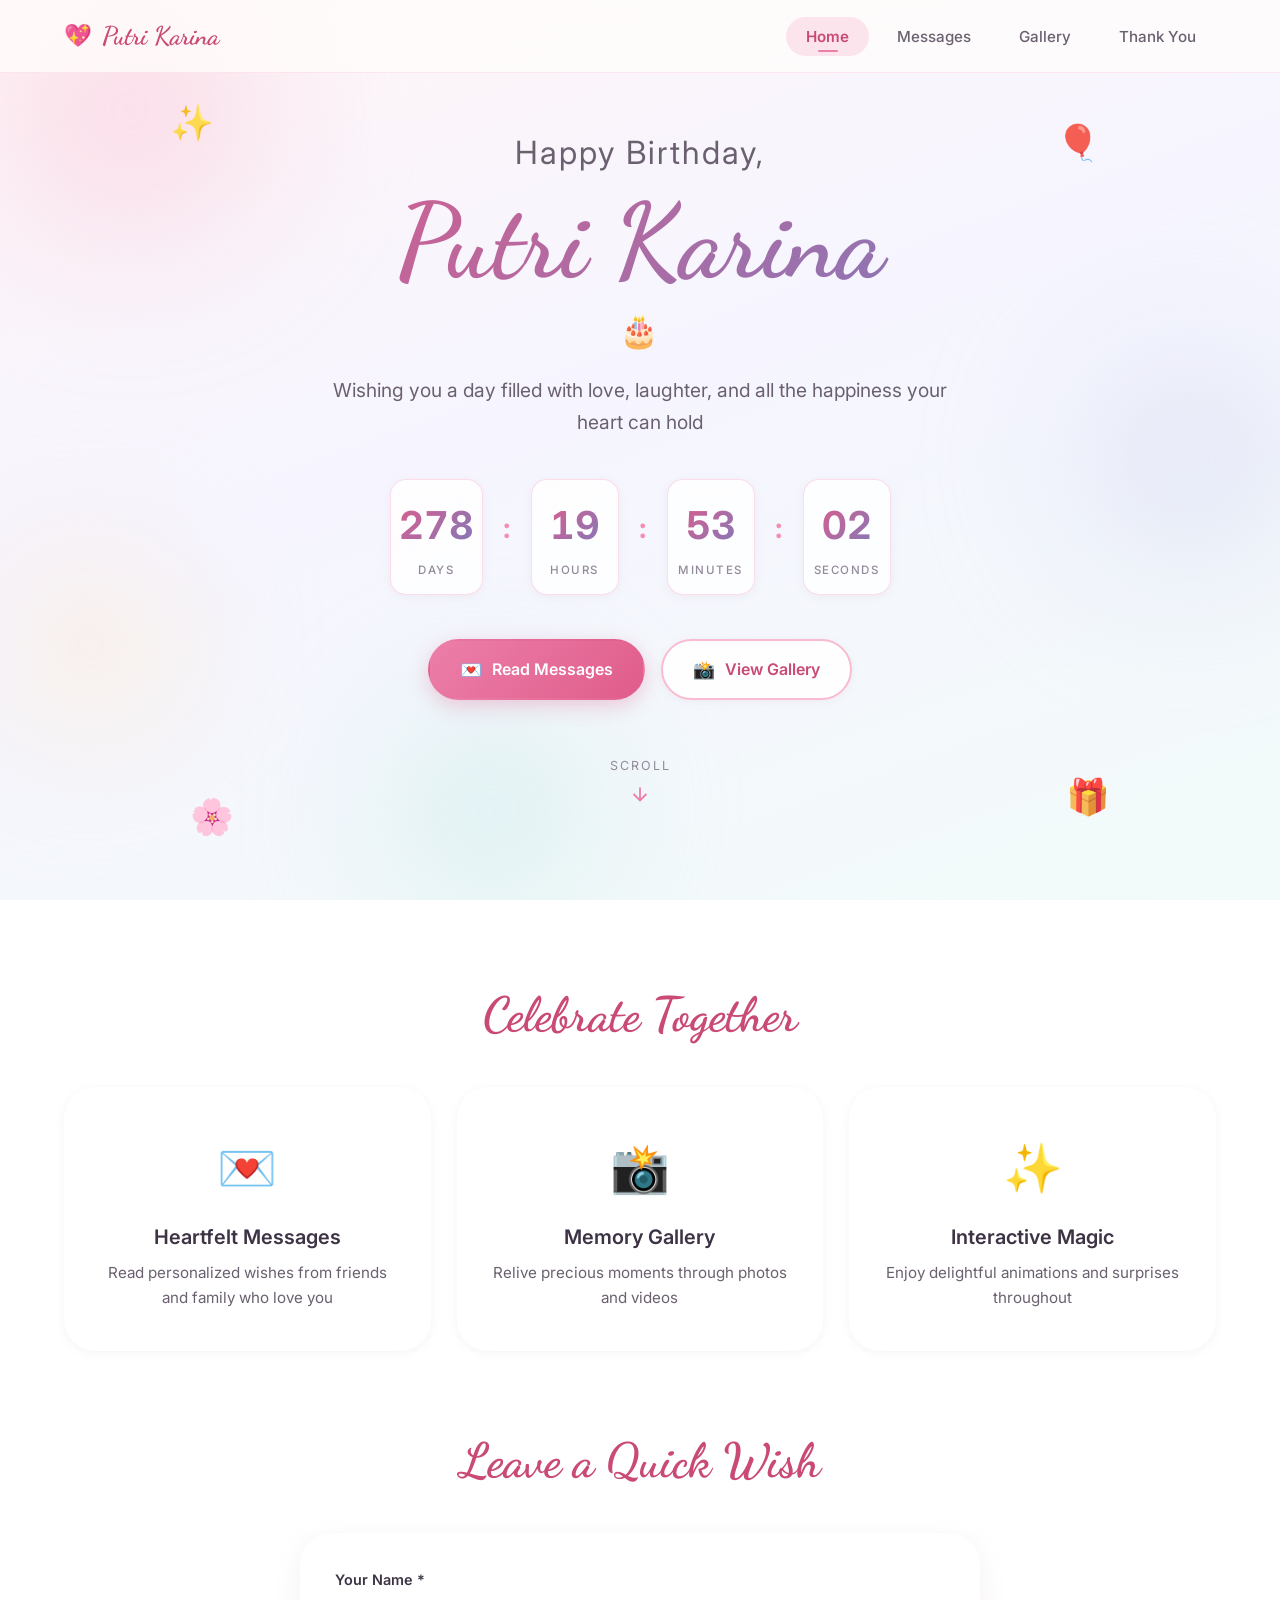
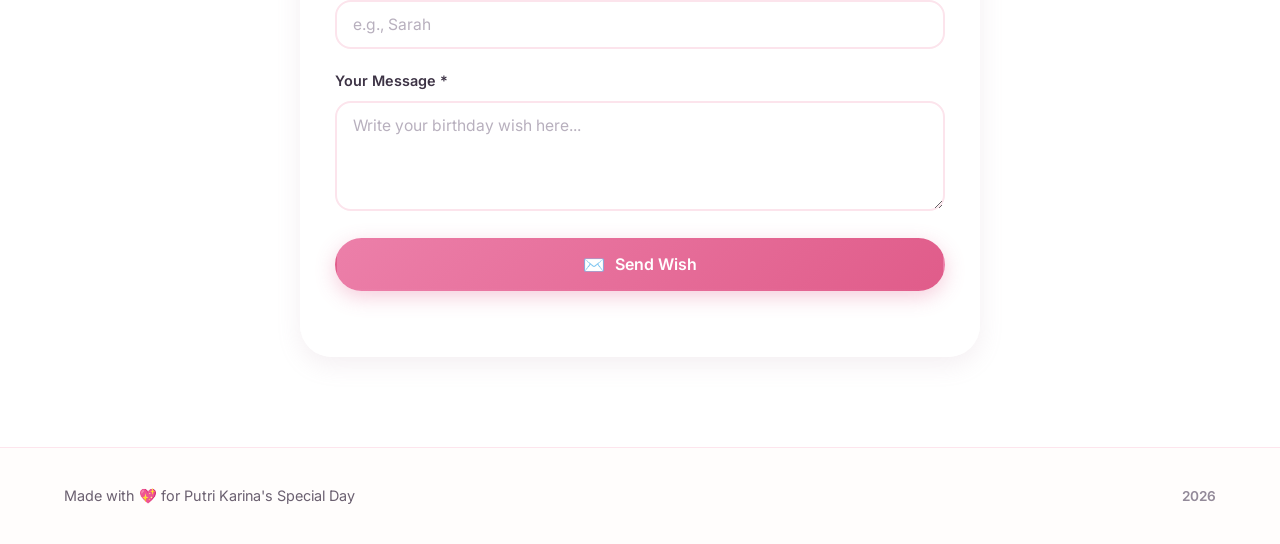
==== commit 8c5f512b: "update" ====
--- a/index.html
+++ b/index.html
@@ -5,6 +5,8 @@
     <meta name="viewport" content="width=device-width, initial-scale=1.0">
     <meta name="description" content="A personalized birthday website for Putri Karina - Celebrate with love, memories, and warm wishes">
     <title>Happy Birthday Putri Karina! 🎂</title>
+    <link rel="icon" href="favicon.svg" type="image/svg+xml">
+    <meta name="theme-color" content="#fff5f7">
     <link rel="preconnect" href="https://fonts.googleapis.com">
     <link rel="preconnect" href="https://fonts.gstatic.com" crossorigin>
     <link href="https://fonts.googleapis.com/css2?family=Dancing+Script:wght@400;600;700&family=Inter:wght@300;400;500;600&display=swap" rel="stylesheet">
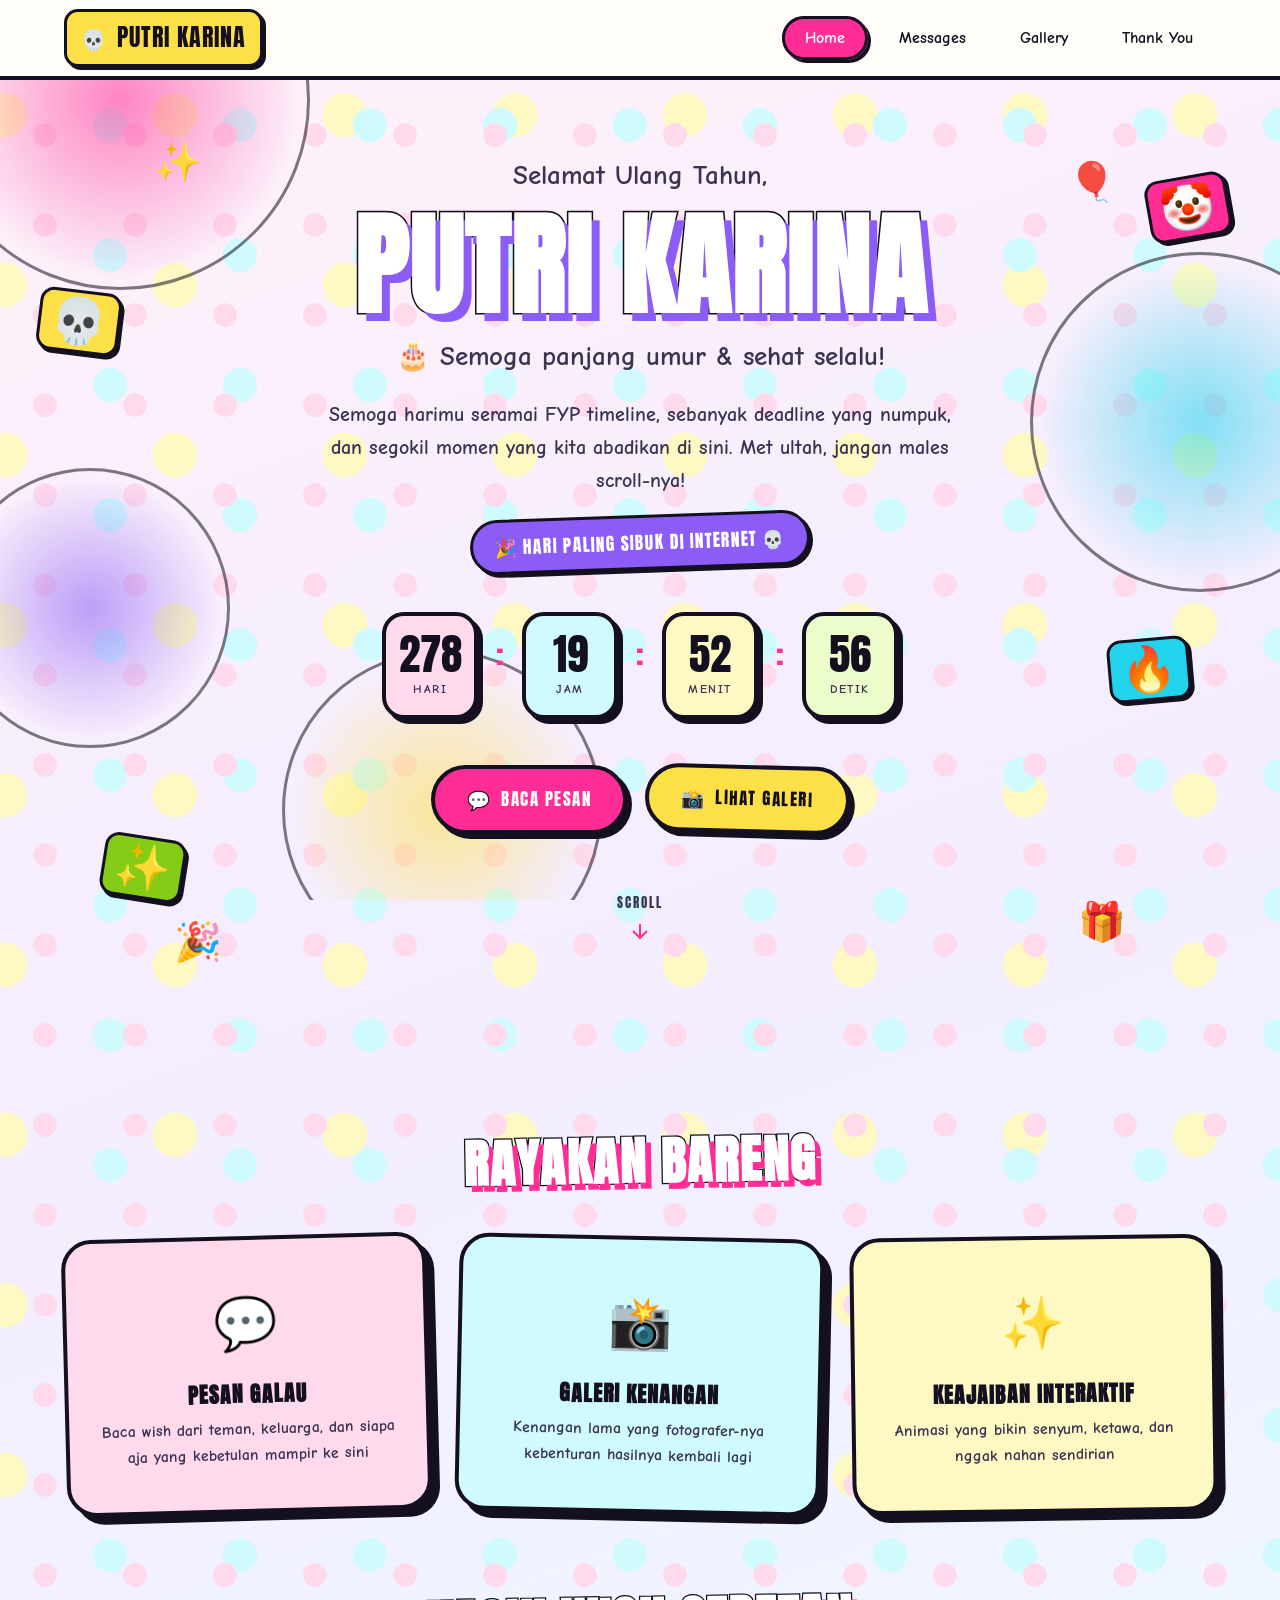
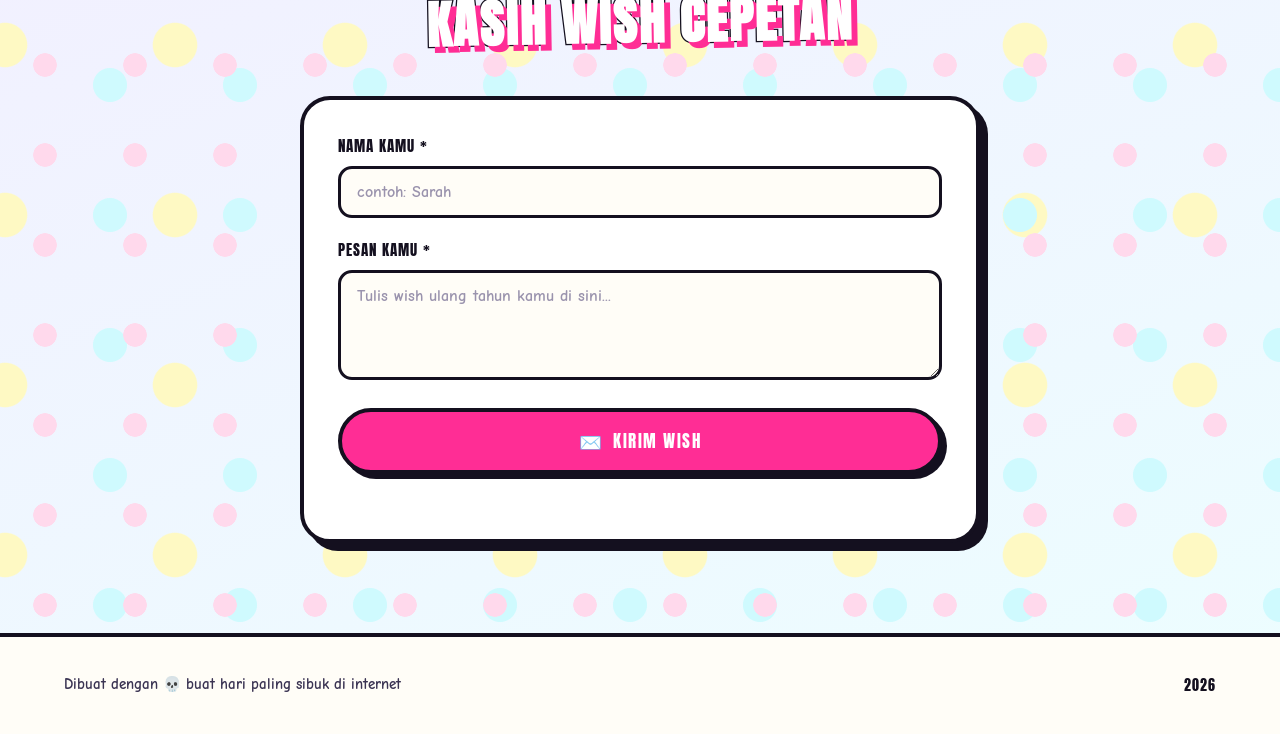
==== commit 091d2746: "jomokerto" ====
--- a/index.html
+++ b/index.html
@@ -1,15 +1,15 @@
 <!DOCTYPE html>
-<html lang="en">
+<html lang="id">
 <head>
     <meta charset="UTF-8">
     <meta name="viewport" content="width=device-width, initial-scale=1.0">
-    <meta name="description" content="A personalized birthday website for Putri Karina - Celebrate with love, memories, and warm wishes">
-    <title>Happy Birthday Putri Karina! 🎂</title>
+    <meta name="description" content="Website ulang tahun Putri Karina - harapan, kenangan, dan kekacauan tanpa batas">
+    <title>Selamat Ulang Tahun Putri Karina! 💀🔥</title>
     <link rel="icon" href="favicon.svg" type="image/svg+xml">
-    <meta name="theme-color" content="#fff5f7">
+    <meta name="theme-color" content="#ff2d95">
     <link rel="preconnect" href="https://fonts.googleapis.com">
     <link rel="preconnect" href="https://fonts.gstatic.com" crossorigin>
-    <link href="https://fonts.googleapis.com/css2?family=Dancing+Script:wght@400;600;700&family=Inter:wght@300;400;500;600&display=swap" rel="stylesheet">
+    <link href="https://fonts.googleapis.com/css2?family=Anton&family=Comic+Neue:wght@400;700&family=Inter:wght@300;400;500;600&display=swap" rel="stylesheet">
     <link rel="stylesheet" href="styles.css">
 </head>
 <body>
@@ -21,16 +21,16 @@
     </div>
 
     <!-- Skip Link for Accessibility -->
-    <a href="#main-content" class="skip-link">Skip to main content</a>
+    <a href="#main-content" class="skip-link">Lompat ke konten utama</a>
 
     <!-- Navigation -->
-    <nav class="main-nav" role="navigation" aria-label="Main navigation">
+    <nav class="main-nav" role="navigation" aria-label="Navigasi utama">
         <div class="nav-container">
-            <a href="index.html" class="nav-logo" aria-label="Home - Happy Birthday Putri Karina">
-                <span class="logo-heart" aria-hidden="true">💖</span>
+            <a href="index.html" class="nav-logo" aria-label="Beranda - Happy Birthday Putri Karina">
+                <span class="logo-heart" aria-hidden="true">💀</span>
                 <span class="logo-text">Putri Karina</span>
             </a>
-            <button class="nav-toggle" aria-expanded="false" aria-controls="nav-menu" aria-label="Toggle navigation menu">
+            <button class="nav-toggle" aria-expanded="false" aria-controls="nav-menu" aria-label="Buka/tutup menu navigasi">
                 <span class="hamburger" aria-hidden="true"></span>
             </button>
             <ul class="nav-menu" id="nav-menu" role="menubar">
@@ -44,54 +44,63 @@
 
     <!-- Main Content -->
     <main id="main-content" role="main">
+        <span class="sticker sticker-pink" style="--rot:-10deg; top: 96px; right: 4%;" aria-hidden="true">🤡</span>
+        <span class="sticker sticker-yellow" style="--rot:7deg; top: 210px; left: 3%;" aria-hidden="true">💀</span>
+        <span class="sticker sticker-cyan" style="--rot:-5deg; top: 62vh; right: 7%;" aria-hidden="true">🔥</span>
+        <span class="sticker sticker-lime" style="--rot:9deg; top: 84vh; left: 8%;" aria-hidden="true">✨</span>
+
         <!-- Hero Section -->
         <section class="hero" aria-labelledby="hero-title">
             <div class="hero-content">
                 <div class="hero-decoration top-left" aria-hidden="true">✨</div>
                 <div class="hero-decoration top-right" aria-hidden="true">🎈</div>
-                <div class="hero-decoration bottom-left" aria-hidden="true">🌸</div>
+                <div class="hero-decoration bottom-left" aria-hidden="true">🎉</div>
                 <div class="hero-decoration bottom-right" aria-hidden="true">🎁</div>
 
                 <h1 id="hero-title" class="hero-title">
-                    <span class="title-line">Happy Birthday,</span>
+                    <span class="title-line">Selamat Ulang Tahun,</span>
                     <span class="title-name">Putri Karina</span>
-                    <span class="title-line">🎂</span>
+                    <span class="title-line">🎂 Semoga panjang umur &amp; sehat selalu!</span>
                 </h1>
 
                 <p class="hero-subtitle" id="hero-subtitle">
-                    Wishing you a day filled with love, laughter, and all the happiness your heart can hold
+                    Semoga harimu seramai FYP timeline, sebanyak deadline yang
+                    numpuk, dan segokil momen yang kita abadikan di sini.
+                    Met ultah, jangan males scroll-nya!
                 </p>
 
-                <div class="hero-countdown" aria-live="polite" aria-label="Countdown to Putri's birthday">
+                <p class="meme-caption">🎉 hari paling sibuk di internet 💀</p>
+
+                <div class="hero-countdown" aria-live="polite" aria-label="Hitung mundur ke ulang tahunnya Putri">
                     <div class="countdown-item">
                         <span class="countdown-number" id="days">00</span>
-                        <span class="countdown-label">Days</span>
+                        <span class="countdown-label">Hari</span>
                     </div>
                     <div class="countdown-divider" aria-hidden="true">:</div>
                     <div class="countdown-item">
                         <span class="countdown-number" id="hours">00</span>
-                        <span class="countdown-label">Hours</span>
+                        <span class="countdown-label">Jam</span>
                     </div>
                     <div class="countdown-divider" aria-hidden="true">:</div>
                     <div class="countdown-item">
                         <span class="countdown-number" id="minutes">00</span>
-                        <span class="countdown-label">Minutes</span>
+                        <span class="countdown-label">Menit</span>
                     </div>
                     <div class="countdown-divider" aria-hidden="true">:</div>
                     <div class="countdown-item">
                         <span class="countdown-number" id="seconds">00</span>
-                        <span class="countdown-label">Seconds</span>
+                        <span class="countdown-label">Detik</span>
                     </div>
                 </div>
 
                 <div class="hero-cta">
                     <a href="messages.html" class="btn btn-primary" role="button">
-                        <span class="btn-icon" aria-hidden="true">💌</span>
-                        Read Messages
+                        <span class="btn-icon" aria-hidden="true">💬</span>
+                        Baca Pesan
                     </a>
                     <a href="gallery.html" class="btn btn-secondary" role="button">
                         <span class="btn-icon" aria-hidden="true">📸</span>
-                        View Gallery
+                        Lihat Galeri
                     </a>
                 </div>
 
@@ -107,22 +116,22 @@
         <!-- Features Preview Section -->
         <section class="features-preview" aria-labelledby="features-title">
             <div class="container">
-                <h2 id="features-title" class="section-title">Celebrate Together</h2>
+                <h2 id="features-title" class="section-title">Rayakan Bareng</h2>
                 <div class="features-grid">
                     <article class="feature-card" tabindex="0">
-                        <div class="feature-icon" aria-hidden="true">💌</div>
-                        <h3 class="feature-title">Heartfelt Messages</h3>
-                        <p class="feature-desc">Read personalized wishes from friends and family who love you</p>
+                        <div class="feature-icon" aria-hidden="true">💬</div>
+                        <h3 class="feature-title">Pesan Galau</h3>
+                        <p class="feature-desc">Baca wish dari teman, keluarga, dan siapa aja yang kebetulan mampir ke sini</p>
                     </article>
                     <article class="feature-card" tabindex="0">
                         <div class="feature-icon" aria-hidden="true">📸</div>
-                        <h3 class="feature-title">Memory Gallery</h3>
-                        <p class="feature-desc">Relive precious moments through photos and videos</p>
+                        <h3 class="feature-title">Galeri Kenangan</h3>
+                        <p class="feature-desc">Kenangan lama yang fotografer-nya kebenturan hasilnya kembali lagi</p>
                     </article>
                     <article class="feature-card" tabindex="0">
                         <div class="feature-icon" aria-hidden="true">✨</div>
-                        <h3 class="feature-title">Interactive Magic</h3>
-                        <p class="feature-desc">Enjoy delightful animations and surprises throughout</p>
+                        <h3 class="feature-title">Keajaiban Interaktif</h3>
+                        <p class="feature-desc">Animasi yang bikin senyum, ketawa, dan nggak nahan sendirian</p>
                     </article>
                 </div>
             </div>
@@ -131,19 +140,19 @@
         <!-- Quick Message Form -->
         <section class="quick-message" aria-labelledby="quick-msg-title">
             <div class="container">
-                <h2 id="quick-msg-title" class="section-title">Leave a Quick Wish</h2>
+                <h2 id="quick-msg-title" class="section-title">Kasih Wish Cepetan</h2>
                 <form id="quickMessageForm" class="message-form" novalidate>
                     <div class="form-group">
-                        <label for="senderName">Your Name *</label>
-                        <input type="text" id="senderName" name="senderName" required autocomplete="name" placeholder="e.g., Sarah">
+                        <label for="senderName">Nama Kamu *</label>
+                        <input type="text" id="senderName" name="senderName" required autocomplete="name" placeholder="contoh: Sarah">
                     </div>
                     <div class="form-group">
-                        <label for="senderMessage">Your Message *</label>
-                        <textarea id="senderMessage" name="senderMessage" required rows="4" placeholder="Write your birthday wish here..."></textarea>
+                        <label for="senderMessage">Pesan Kamu *</label>
+                        <textarea id="senderMessage" name="senderMessage" required rows="4" placeholder="Tulis wish ulang tahun kamu di sini..."></textarea>
                     </div>
                     <button type="submit" class="btn btn-primary btn-full">
                         <span class="btn-icon" aria-hidden="true">✉️</span>
-                        Send Wish
+                        Kirim Wish
                     </button>
                     <p id="formStatus" class="form-status" aria-live="polite"></p>
                 </form>
@@ -155,14 +164,14 @@
     <footer class="main-footer" role="contentinfo">
         <div class="container">
             <div class="footer-content">
-                <p class="footer-text">Made with 💖 for Putri Karina's Special Day</p>
+                <p class="footer-text">Dibuat dengan 💀 buat hari paling sibuk di internet</p>
                 <p class="footer-year">2026</p>
             </div>
         </div>
     </footer>
 
     <!-- Toast Notification -->
-    <div id="toastContainer" class="toast-container" role="region" aria-live="polite" aria-label="Notifications"></div>
+    <div id="toastContainer" class="toast-container" role="region" aria-live="polite" aria-label="Notifikasi"></div>
 
     <script src="script.js"></script>
 </body>
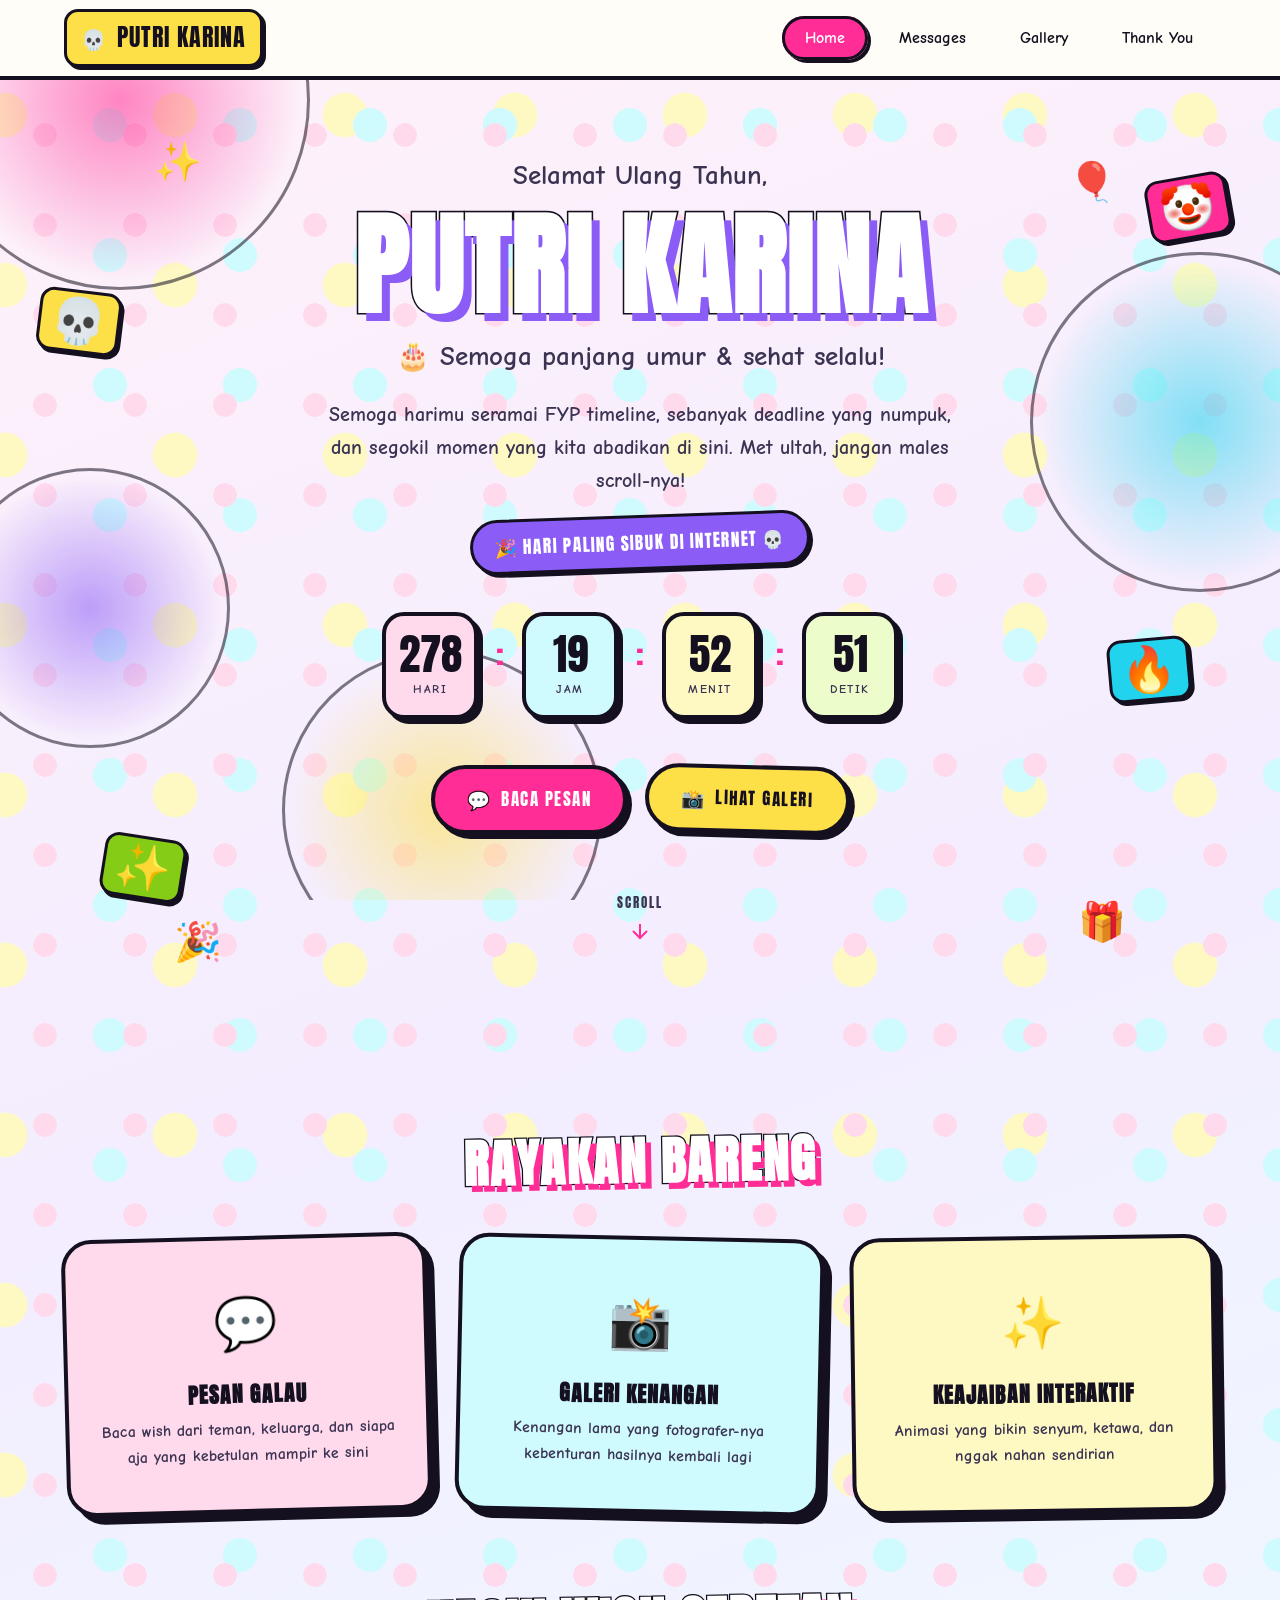
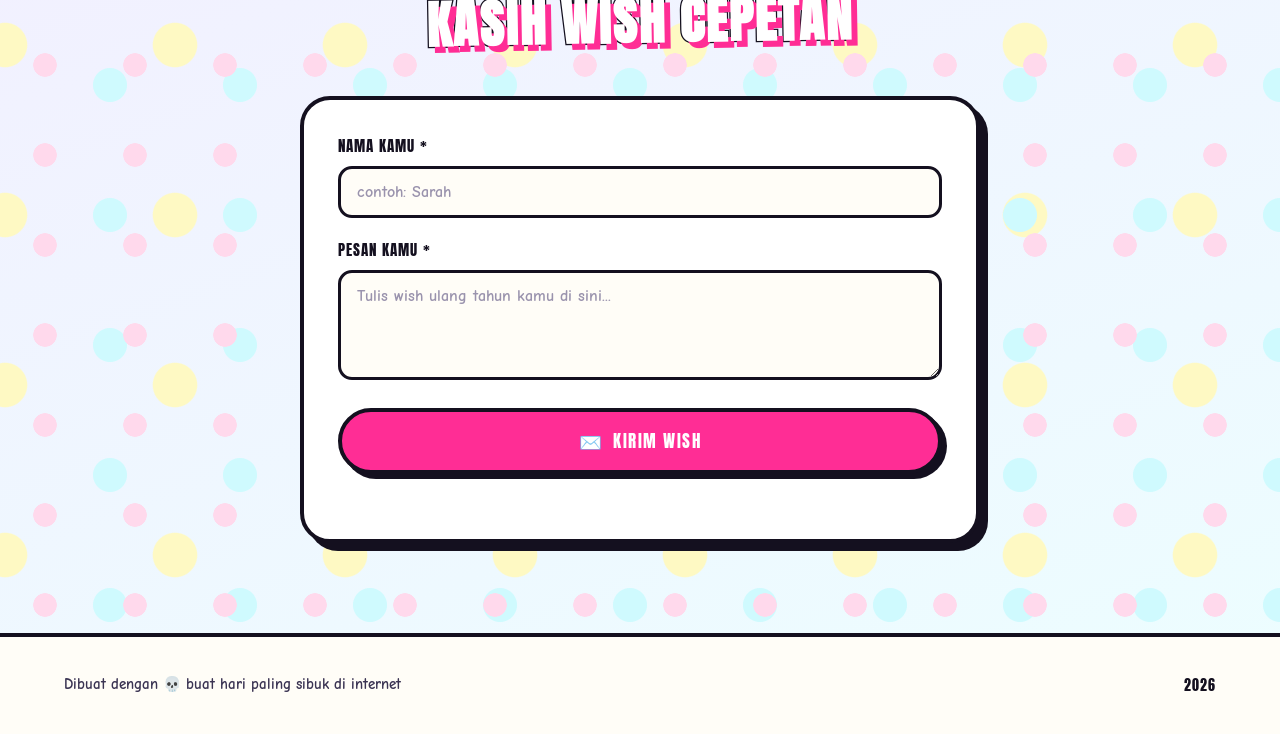
==== commit 0ca3369a: "changing favico" ====
--- a/index.html
+++ b/index.html
@@ -5,7 +5,7 @@
     <meta name="viewport" content="width=device-width, initial-scale=1.0">
     <meta name="description" content="Website ulang tahun Putri Karina - harapan, kenangan, dan kekacauan tanpa batas">
     <title>Selamat Ulang Tahun Putri Karina! 💀🔥</title>
-    <link rel="icon" href="favicon.svg" type="image/svg+xml">
+    <link rel="icon" href="favicon.png" type="image/png">
     <meta name="theme-color" content="#ff2d95">
     <link rel="preconnect" href="https://fonts.googleapis.com">
     <link rel="preconnect" href="https://fonts.gstatic.com" crossorigin>
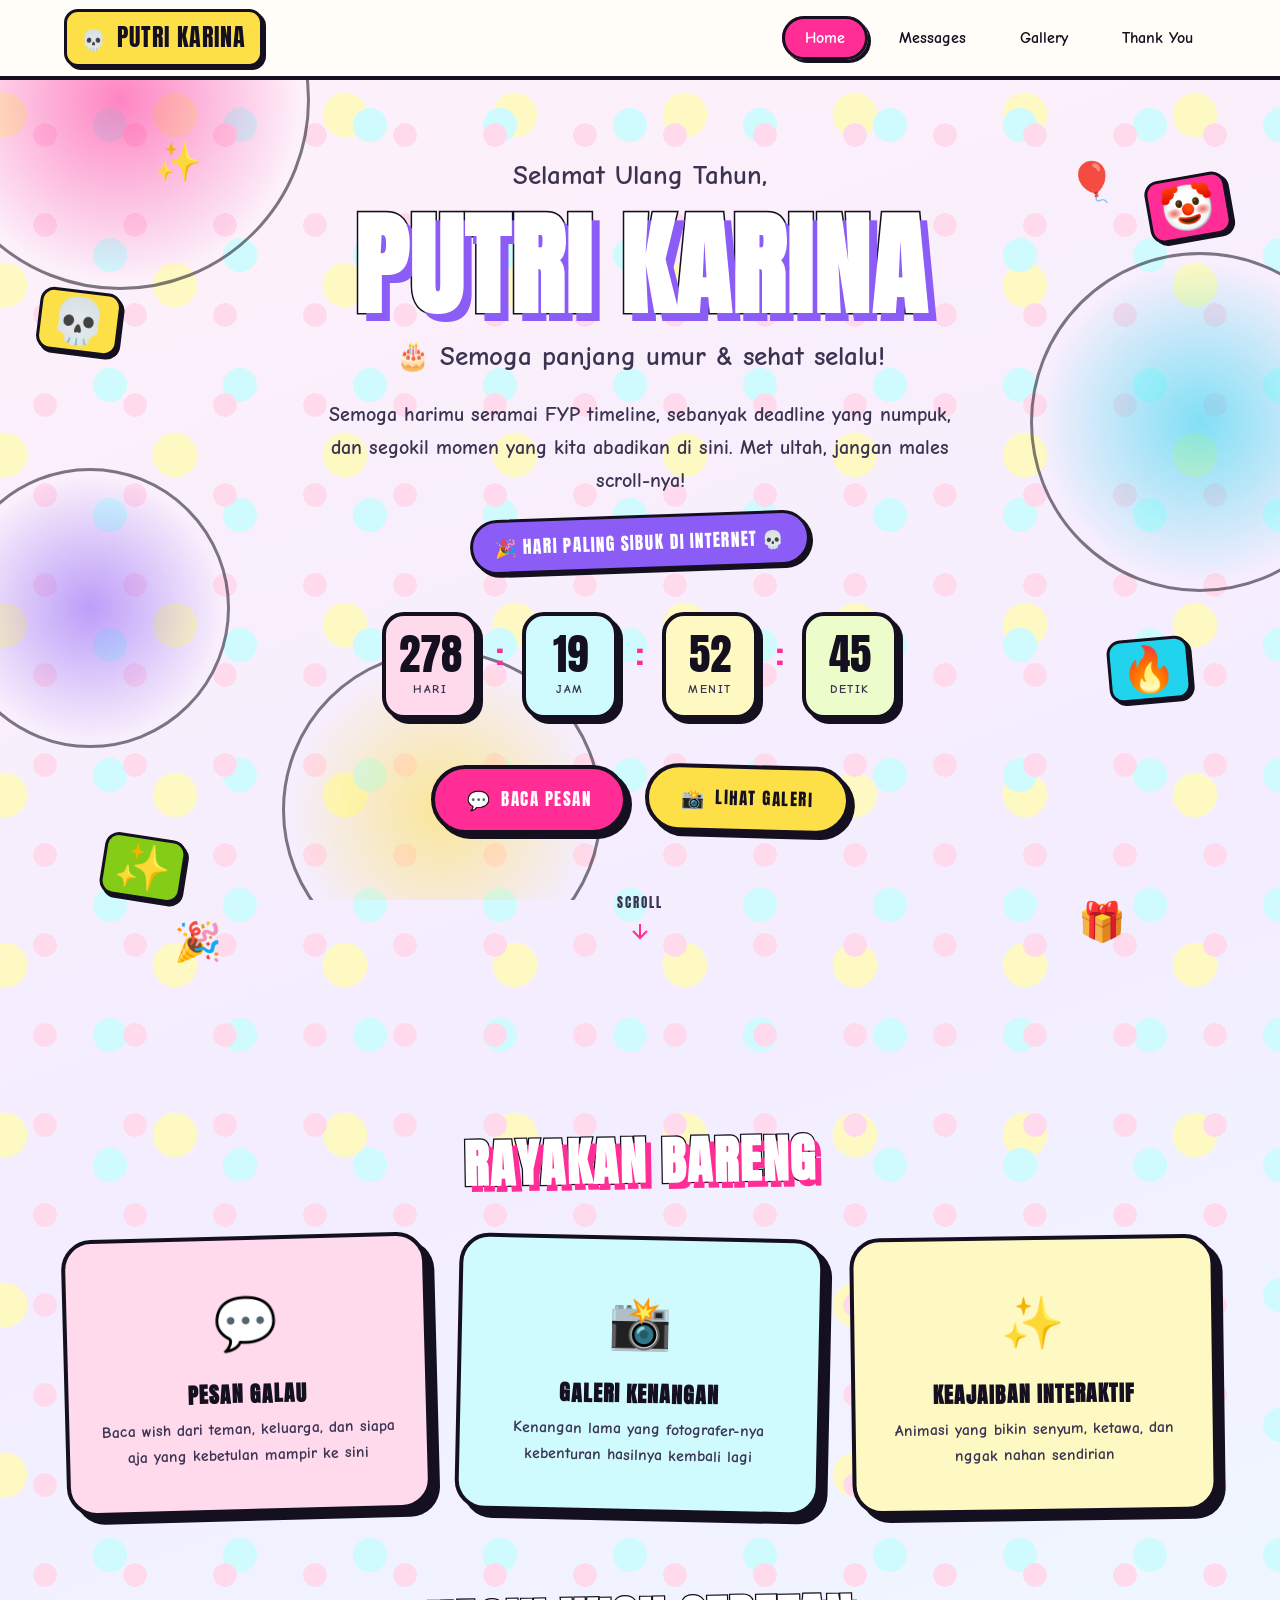
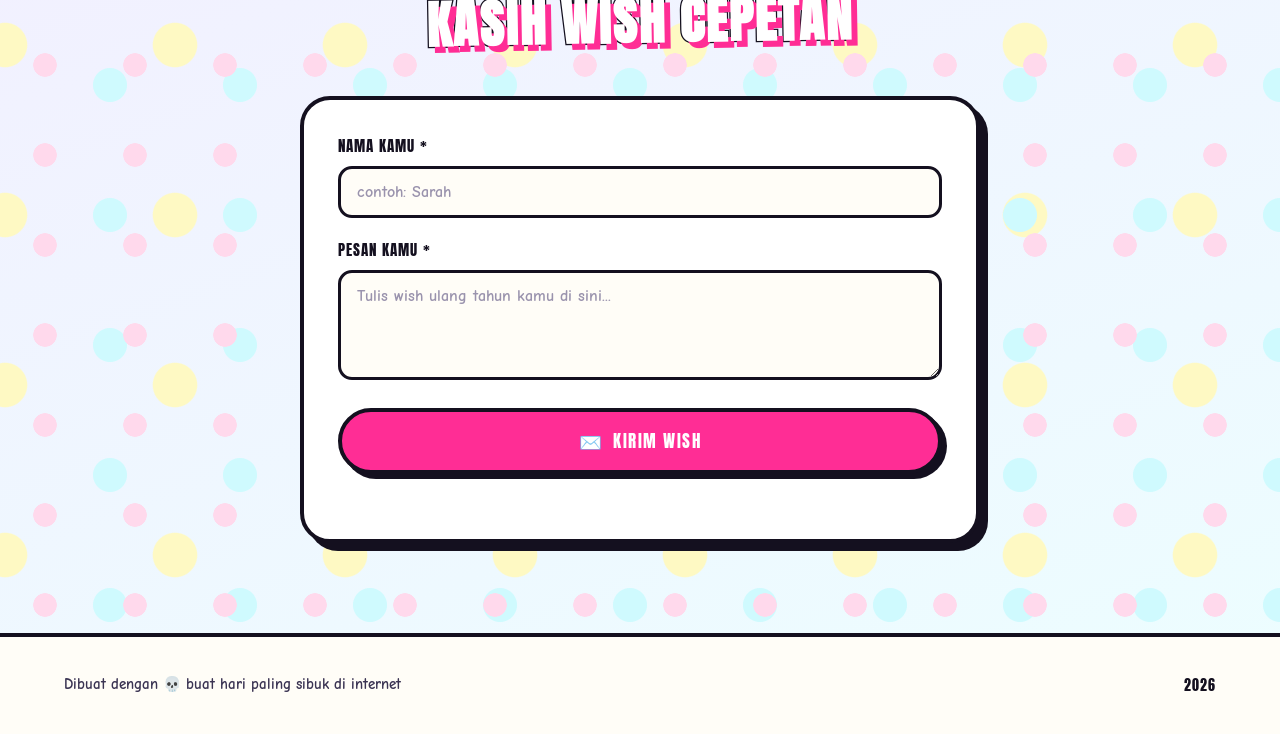
==== commit 294d76e1: "changing header" ====
--- a/index.html
+++ b/index.html
@@ -4,7 +4,7 @@
     <meta charset="UTF-8">
     <meta name="viewport" content="width=device-width, initial-scale=1.0">
     <meta name="description" content="Website ulang tahun Putri Karina - harapan, kenangan, dan kekacauan tanpa batas">
-    <title>Selamat Ulang Tahun Putri Karina! 💀🔥</title>
+    <title>habede Putri Karina 💀🔥</title>
     <link rel="icon" href="favicon.png" type="image/png">
     <meta name="theme-color" content="#ff2d95">
     <link rel="preconnect" href="https://fonts.googleapis.com">
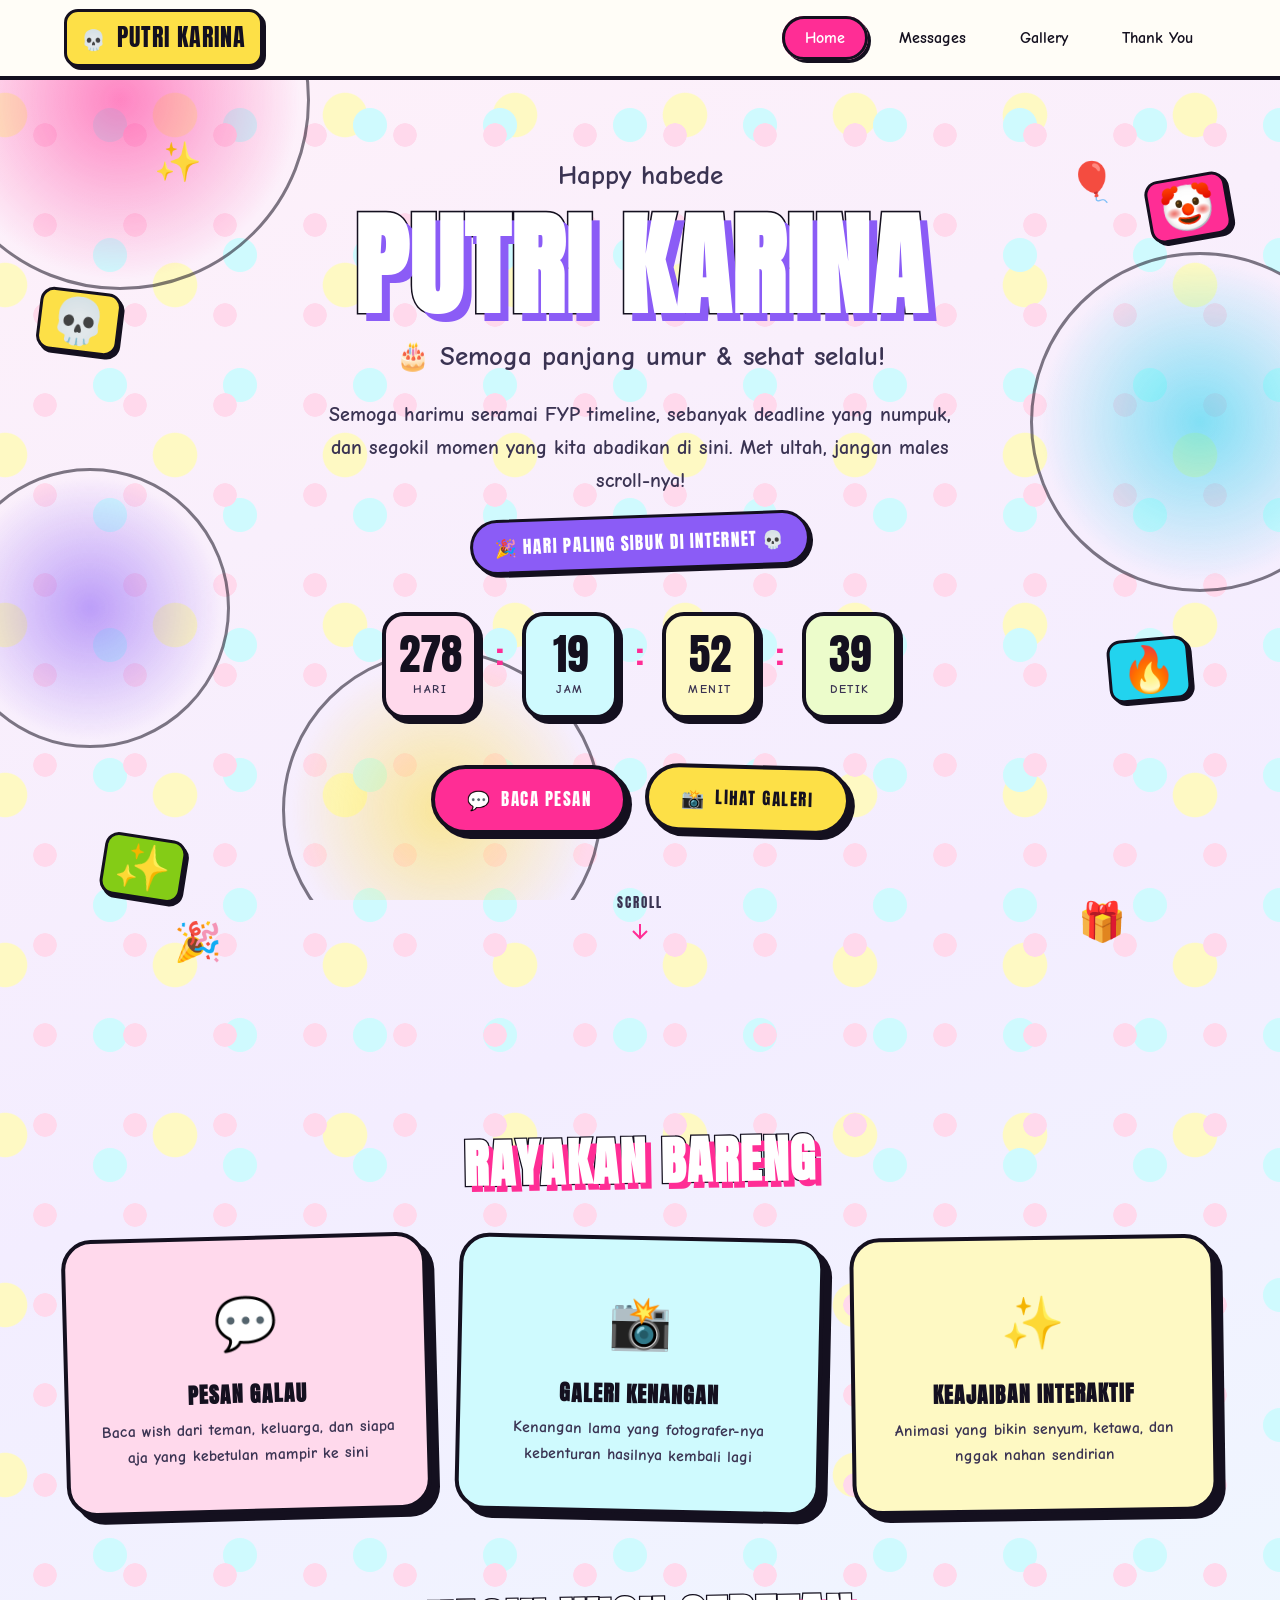
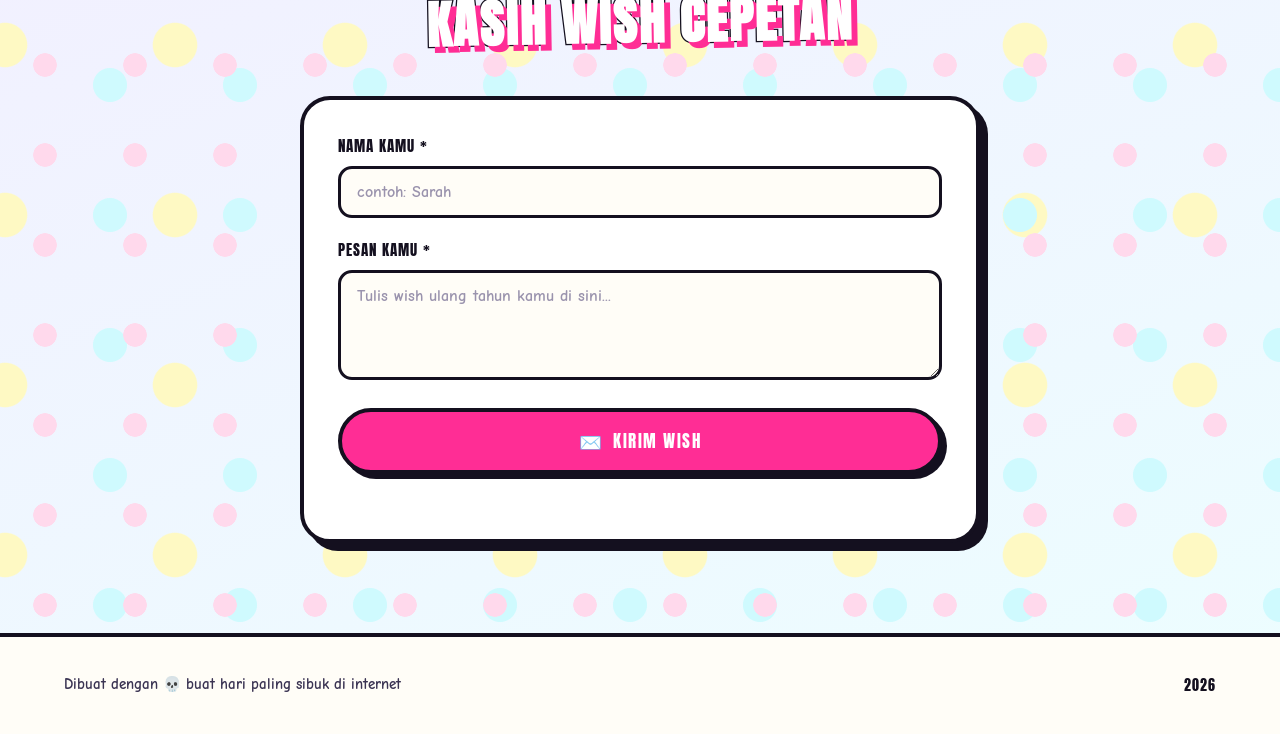
==== commit e623ef38: "changing header" ====
--- a/index.html
+++ b/index.html
@@ -58,7 +58,7 @@
                 <div class="hero-decoration bottom-right" aria-hidden="true">🎁</div>
 
                 <h1 id="hero-title" class="hero-title">
-                    <span class="title-line">Selamat Ulang Tahun,</span>
+                    <span class="title-line">Happy habede</span>
                     <span class="title-name">Putri Karina</span>
                     <span class="title-line">🎂 Semoga panjang umur &amp; sehat selalu!</span>
                 </h1>
